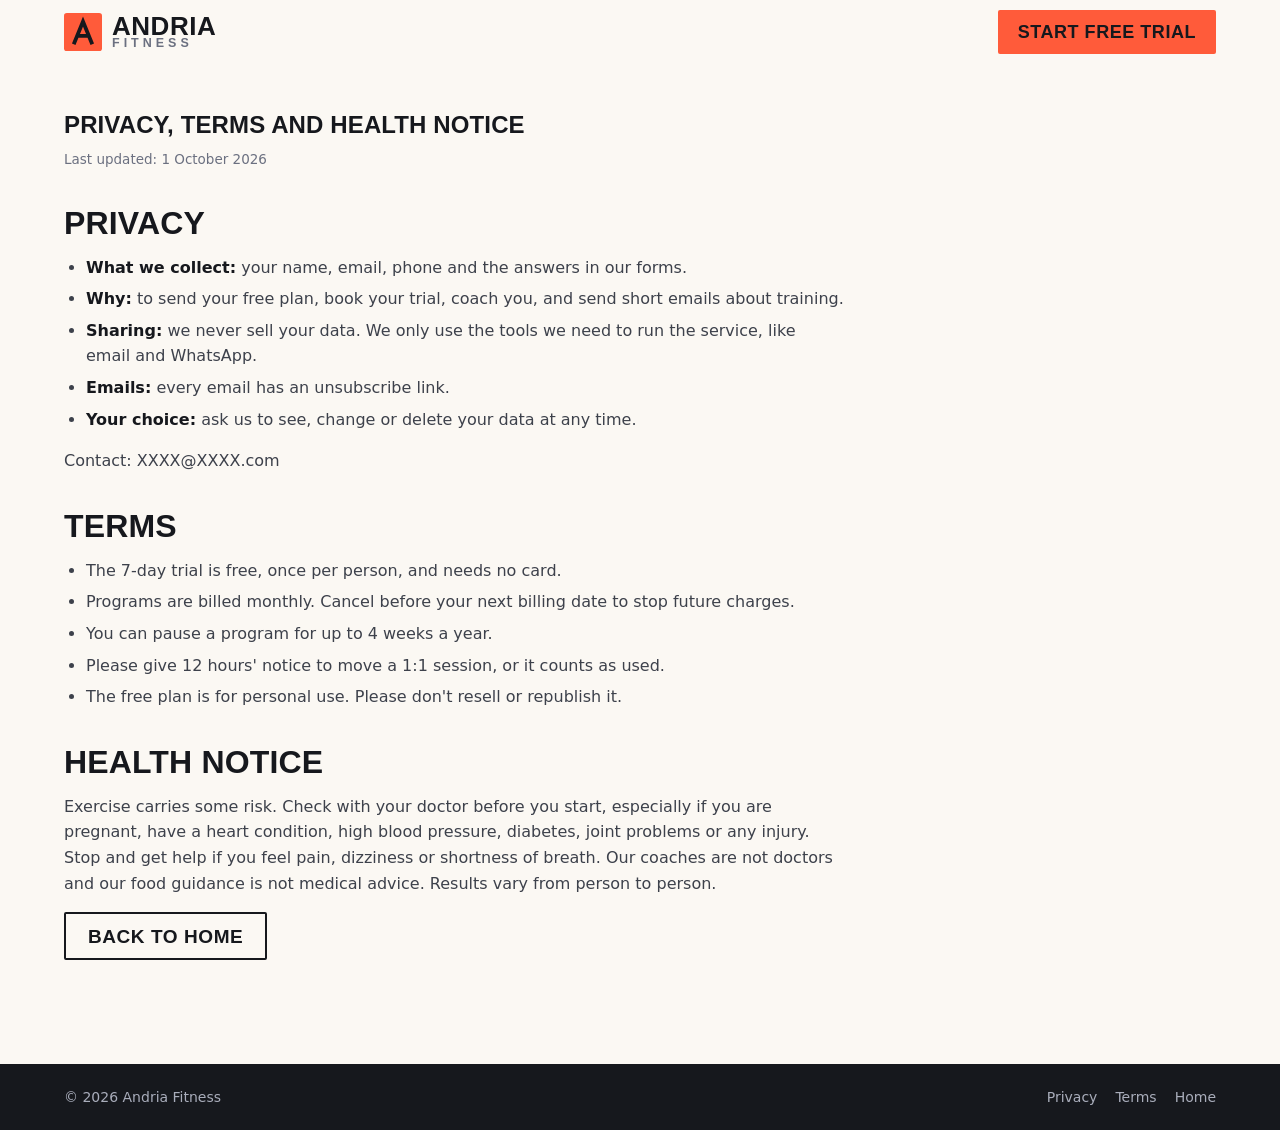
==== legal.html @ 8cc250fa "Add fitness funnel: landing page, free plan, trial sign-up, thank-you, programs and follow-up emails" ====
<!doctype html>
<html lang="en">
<head>
<meta charset="utf-8">
<meta name="viewport" content="width=device-width, initial-scale=1">
<title>Privacy, Terms and Health Notice | Andria Fitness</title>
<meta name="description" content="Privacy policy, terms and health notice for Andria Fitness.">
<meta name="theme-color" content="#16181d">
<link rel="icon" href="assets/img/favicon.svg" type="image/svg+xml">
<link rel="stylesheet" href="assets/site.css">
</head>
<body data-page="legal">
<svg width="0" height="0" style="position:absolute" aria-hidden="true" focusable="false">
  <symbol id="i-check" viewBox="0 0 24 24"><path d="m5 12.5 4.5 4.5L19 7.5"/></symbol>
  <symbol id="i-x" viewBox="0 0 24 24"><path d="M6.5 6.5l11 11M17.5 6.5l-11 11"/></symbol>
  <symbol id="i-arrow" viewBox="0 0 24 24"><path d="M5 12h14M13 6l6 6-6 6"/></symbol>
  <symbol id="i-menu" viewBox="0 0 24 24"><path d="M4 7h16M4 12h16M4 17h16"/></symbol>
  <symbol id="i-download" viewBox="0 0 24 24"><path d="M12 4v11M7 10l5 5 5-5M5 20h14"/></symbol>
  <symbol id="i-lock" viewBox="0 0 24 24"><rect x="5" y="11" width="14" height="10" rx="1"/><path d="M8 11V8a4 4 0 0 1 8 0v3"/></symbol>
  <symbol id="i-mail" viewBox="0 0 24 24"><rect x="3" y="5" width="18" height="14" rx="1"/><path d="m3.5 6.5 8.5 6.5 8.5-6.5"/></symbol>
  <symbol id="i-phone" viewBox="0 0 24 24"><path d="M5 4h4l2 5-2.5 1.5a11 11 0 0 0 5 5L15 13l5 2v4a2 2 0 0 1-2 2A16 16 0 0 1 3 6a2 2 0 0 1 2-2"/></symbol>
  <symbol id="i-pin" viewBox="0 0 24 24"><path d="M12 21s-7-6.2-7-11.5a7 7 0 0 1 14 0C19 14.8 12 21 12 21z"/><circle cx="12" cy="9.5" r="2.5"/></symbol>
  <symbol id="i-star" viewBox="0 0 24 24"><path d="m12 2.8 2.8 5.9 6.4.8-4.7 4.4 1.2 6.4L12 17.2l-5.7 3.1 1.2-6.4-4.7-4.4 6.4-.8z"/></symbol>
</svg>
<header class="site-header slim-header">
  <div class="wrap nav">
    <a class="brand" href="index.html" aria-label="Andria Fitness, home">
      <svg class="brand-mark" viewBox="0 0 40 40" aria-hidden="true"><rect width="40" height="40" rx="3" fill="#ff5b3a"/><path d="M11 31 20 9l9 22M14.5 24h11" fill="none" stroke="#16181d" stroke-width="4" stroke-linecap="square"/></svg>
      <span class="brand-name">Andria<small>Fitness</small></span>
    </a>
    <a class="btn btn-coral nav-cta" href="trial.html">Start free trial</a>
  </div>
</header>

<main class="wrap">
  <article class="legal">
    <h1>Privacy, terms and health notice</h1>
    <p class="fine">Last updated: 1 October 2026</p>

    <h2 id="privacy">Privacy</h2>
    <ul>
      <li><strong>What we collect:</strong> your name, email, phone and the answers in our forms.</li>
      <li><strong>Why:</strong> to send your free plan, book your trial, coach you, and send short emails about training.</li>
      <li><strong>Sharing:</strong> we never sell your data. We only use the tools we need to run the service, like email and WhatsApp.</li>
      <li><strong>Emails:</strong> every email has an unsubscribe link.</li>
      <li><strong>Your choice:</strong> ask us to see, change or delete your data at any time.</li>
    </ul>
    <p>Contact: XXXX@XXXX.com</p>

    <h2 id="terms">Terms</h2>
    <ul>
      <li>The 7-day trial is free, once per person, and needs no card.</li>
      <li>Programs are billed monthly. Cancel before your next billing date to stop future charges.</li>
      <li>You can pause a program for up to 4 weeks a year.</li>
      <li>Please give 12 hours' notice to move a 1:1 session, or it counts as used.</li>
      <li>The free plan is for personal use. Please don't resell or republish it.</li>
    </ul>

    <h2 id="health">Health notice</h2>
    <p>Exercise carries some risk. Check with your doctor before you start, especially if you are pregnant, have a heart condition, high blood pressure, diabetes, joint problems or any injury. Stop and get help if you feel pain, dizziness or shortness of breath. Our coaches are not doctors and our food guidance is not medical advice. Results vary from person to person.</p>

    <p><a class="btn btn-line" href="index.html">Back to home</a></p>
  </article>
</main>

<footer class="funnel-footer">
  <div class="wrap">
    <span>© <span data-year>2026</span> Andria Fitness</span>
    <nav aria-label="Legal"><a href="#privacy">Privacy</a><a href="#terms">Terms</a><a href="index.html">Home</a></nav>
  </div>
</footer>

<script src="assets/site.js" defer></script>
</body>
</html>
---- assets/site.css ----
/* Andria Fitness */

@font-face { font-family: "Barlow Condensed"; font-weight: 600; font-display: swap; src: url("fonts/barlow-condensed-latin-600-normal.woff2") format("woff2"); }
@font-face { font-family: "Barlow Condensed"; font-weight: 700; font-display: swap; src: url("fonts/barlow-condensed-latin-700-normal.woff2") format("woff2"); }
@font-face { font-family: "Barlow Condensed"; font-weight: 800; font-display: swap; src: url("fonts/barlow-condensed-latin-800-normal.woff2") format("woff2"); }
@font-face { font-family: "Inter"; font-weight: 400; font-display: swap; src: url("fonts/inter-latin-400-normal.woff2") format("woff2"); }
@font-face { font-family: "Inter"; font-weight: 500; font-display: swap; src: url("fonts/inter-latin-500-normal.woff2") format("woff2"); }
@font-face { font-family: "Inter"; font-weight: 600; font-display: swap; src: url("fonts/inter-latin-600-normal.woff2") format("woff2"); }
@font-face { font-family: "Inter"; font-weight: 700; font-display: swap; src: url("fonts/inter-latin-700-normal.woff2") format("woff2"); }

:root {
  --ink: #16181d;
  --ink-2: #23262e;
  --ink-3: #343843;
  --text: #3d414b;
  --muted: #6b7080;
  --coral: #ff5b3a;
  --coral-600: #f04524;
  --coral-100: #ffe7df;
  --cream: #fbf8f3;
  --sand: #f3ede3;
  --line: #e3dccf;
  --sage: #2c7a57;
  --sage-100: #e2f1e9;
  --red: #c93c3c;
  --red-100: #fdecec;
  --white: #fff;
  --display: "Barlow Condensed", "Arial Narrow", Arial, sans-serif;
  --body: "Inter", system-ui, -apple-system, "Segoe UI", Roboto, Arial, sans-serif;
  --header-h: 68px;
}

*, *::before, *::after { box-sizing: border-box; }
html { -webkit-text-size-adjust: 100%; scroll-behavior: smooth; scroll-padding-top: calc(var(--header-h) + 12px); }
body { margin: 0; font-family: var(--body); font-size: 16px; line-height: 1.6; color: var(--text); background: var(--cream); -webkit-font-smoothing: antialiased; }
img, svg { display: block; max-width: 100%; }
h1, h2, h3 { margin: 0 0 .5em; color: var(--ink); font-family: var(--display); font-weight: 800; line-height: 1; letter-spacing: .005em; text-transform: uppercase; }
h3 { font-weight: 700; }
p { margin: 0 0 1em; }
a { color: var(--ink); text-decoration: none; }
button, input, select, textarea { font: inherit; color: inherit; }
button { cursor: pointer; }
ul, ol { margin: 0; padding: 0; list-style: none; }
strong { color: var(--ink); font-weight: 600; }
:focus-visible { outline: 3px solid var(--coral); outline-offset: 2px; }
[hidden] { display: none !important; }

.wrap { width: 100%; max-width: 1200px; margin: 0 auto; padding: 0 24px; }
.skip-link { position: absolute; left: 12px; top: -60px; z-index: 100; padding: 10px 16px; background: var(--ink); color: #fff; }
.skip-link:focus { top: 12px; }
.sr-only { position: absolute; width: 1px; height: 1px; padding: 0; margin: -1px; overflow: hidden; clip: rect(0 0 0 0); white-space: nowrap; border: 0; }
.hp { position: absolute; left: -9999px; width: 1px; height: 1px; overflow: hidden; }
.ic { width: 20px; height: 20px; flex: none; fill: none; stroke: currentColor; stroke-width: 2; stroke-linecap: round; stroke-linejoin: round; }

/* buttons */
.btn { display: inline-flex; align-items: center; justify-content: center; gap: 10px; min-height: 48px; padding: 12px 22px; border: 2px solid transparent; border-radius: 2px; font-family: var(--display); font-size: 19px; font-weight: 700; letter-spacing: .03em; line-height: 1; text-transform: uppercase; transition: background-color .2s, color .2s, border-color .2s; }
.btn .ic { width: 18px; height: 18px; }
.btn-lg { min-height: 56px; padding: 14px 28px; font-size: 21px; }
.btn-block { display: flex; width: 100%; }
.btn-coral { background: var(--coral); color: var(--ink); }
.btn-coral:hover { background: var(--coral-600); }
.btn-line { border-color: var(--ink); color: var(--ink); background: transparent; }
.btn-line:hover { background: var(--ink); color: #fff; }
.btn-line-dark { border-color: var(--ink); color: var(--ink); }
.btn-line-dark:hover { background: var(--ink); color: #fff; }
.btn-line-light { border-color: rgba(255, 255, 255, .5); color: #fff; }
.btn-line-light:hover { border-color: #fff; background: rgba(255, 255, 255, .08); }

.kicker { display: inline-flex; align-items: center; gap: 10px; margin-bottom: 14px; font-size: 13px; font-weight: 700; letter-spacing: .12em; text-transform: uppercase; color: var(--coral-600); }
.kicker::before { content: ""; width: 22px; height: 3px; background: var(--coral); }
.fine { margin: 12px 0 0; font-size: 13.5px; color: var(--muted); }

/* top bar + header */
.topbar { background: var(--ink); color: #d7d9e0; font-size: 14px; }
.topbar-in { display: flex; align-items: center; justify-content: center; gap: 18px; min-height: 40px; }
.topbar p { margin: 0; }
.topbar strong { color: #fff; }
.topbar a { display: inline-flex; align-items: center; gap: 6px; color: var(--coral); font-weight: 600; }
.topbar a .ic { width: 16px; height: 16px; }
.site-header { position: sticky; top: 0; z-index: 50; background: rgba(251, 248, 243, .95); backdrop-filter: blur(8px); -webkit-backdrop-filter: blur(8px); border-bottom: 1px solid transparent; transition: border-color .2s; }
.site-header.scrolled { border-bottom-color: var(--line); }
.nav { display: flex; align-items: center; justify-content: space-between; gap: 24px; height: var(--header-h); }
.brand { display: inline-flex; align-items: center; gap: 10px; }
.brand-mark { width: 38px; height: 38px; }
.brand-name { display: flex; flex-direction: column; font-family: var(--display); font-size: 26px; font-weight: 800; line-height: .9; letter-spacing: .02em; text-transform: uppercase; color: var(--ink); }
.brand-name small { font-size: 12.5px; font-weight: 700; letter-spacing: .32em; color: var(--muted); }
.brand.on-dark .brand-name { color: #fff; }
.brand.on-dark .brand-name small { color: #9ea3b2; }
.nav-main { display: flex; align-items: center; gap: 30px; }
.nav-main ul { display: flex; gap: 26px; }
.nav-main ul a { padding: 6px 0; font-size: 15px; font-weight: 500; border-bottom: 2px solid transparent; }
.nav-main ul a:hover { border-bottom-color: var(--coral); }
.nav-cta { min-height: 44px; padding: 10px 18px; font-size: 18px; }
.nav-toggle { display: none; width: 44px; height: 44px; border: 1px solid var(--line); border-radius: 2px; background: #fff; color: var(--ink); place-items: center; }
.mobile-nav { display: grid; gap: 2px; padding: 8px 24px 20px; border-top: 1px solid var(--line); background: var(--cream); }
.mobile-nav a:not(.btn) { padding: 12px 0; font-weight: 500; border-bottom: 1px solid var(--line); }
.mobile-nav .btn { margin-top: 12px; }

/* hero */
.hero { padding: 56px 0 72px; }
.hero-grid { display: grid; grid-template-columns: 1fr 1fr; gap: 56px; align-items: center; }
.hero h1 { font-size: clamp(48px, 6vw, 84px); line-height: .92; margin-bottom: 22px; }
.hero h1 span { color: var(--coral); }
.lead { max-width: 520px; font-size: 18.5px; line-height: 1.6; }
.hero-ctas { display: flex; flex-wrap: wrap; gap: 12px; margin: 30px 0 22px; }
.assure { display: flex; flex-wrap: wrap; gap: 8px 22px; font-size: 14.5px; color: var(--muted); }
.assure li { display: inline-flex; align-items: center; gap: 8px; }
.assure .ic { width: 18px; height: 18px; color: var(--sage); stroke-width: 2.6; }
.hero-photo { position: relative; margin: 0; }
.hero-photo::before { content: ""; position: absolute; inset: 22px -22px -22px 22px; background: var(--coral); }
.hero-photo img { position: relative; width: 100%; height: auto; aspect-ratio: 4 / 5; object-fit: cover; background: var(--sand); }

/* facts */
.facts { background: var(--ink); color: #c9ccd6; }
.facts-grid { display: grid; grid-template-columns: repeat(4, 1fr); }
.fact { padding: 26px 20px; border-left: 1px solid rgba(255, 255, 255, .1); }
.fact:first-child { border-left: 0; padding-left: 0; }
.fact strong { display: block; font-family: var(--display); font-size: 40px; font-weight: 800; line-height: 1; color: var(--coral); text-transform: uppercase; }
.fact span { font-size: 14.5px; }

/* sections */
.section { padding: 96px 0; }
.section-sand { background: var(--sand); }
.section-ink { background: var(--ink); color: #c9ccd6; }
.section-ink h2, .section-ink h3 { color: #fff; }
.head { max-width: 680px; margin-bottom: 44px; }
.head h2 { font-size: clamp(38px, 4.4vw, 58px); }
.head p { font-size: 17px; color: var(--muted); }
.section-ink .head p { color: #a9adbb; }
.ticks { display: grid; gap: 10px; }
.ticks li { display: flex; gap: 10px; align-items: flex-start; }
.ticks .ic { width: 20px; height: 20px; margin-top: 2px; color: var(--sage); stroke-width: 2.6; }

/* start options */
.start-grid { display: grid; grid-template-columns: 1fr 1fr; gap: 24px; }
.start-card { display: flex; flex-direction: column; padding: 36px 32px 32px; background: #fff; border: 1px solid var(--line); }
.start-card h3 { font-size: 40px; margin-bottom: 8px; }
.start-card > p { font-size: 16.5px; color: var(--muted); }
.start-card .ticks { flex: 1; margin: 6px 0 28px; }
.start-tag { align-self: flex-start; margin-bottom: 16px; padding: 4px 10px; background: var(--sand); color: var(--ink); font-size: 12.5px; font-weight: 700; letter-spacing: .08em; text-transform: uppercase; }
.start-card.dark { background: var(--ink); border-color: var(--ink); color: #c9ccd6; }
.start-card.dark h3 { color: #fff; }
.start-card.dark > p { color: #a9adbb; }
.start-card.dark .start-tag { background: var(--coral); }
.start-card.dark .ticks .ic { color: var(--coral); }

/* free plan */
.plan-grid { display: grid; grid-template-columns: .8fr 1.2fr; gap: 72px; align-items: center; }
.plan-cover { position: relative; max-width: 420px; justify-self: center; }
.plan-cover::before { content: ""; position: absolute; inset: 18px -18px -18px 18px; background: var(--ink); }
.plan-cover img { position: relative; width: 100%; height: auto; }
.plan-copy h2 { font-size: clamp(38px, 4.4vw, 58px); }
.plan-copy > p { font-size: 17px; max-width: 560px; }
.weeks { display: grid; grid-template-columns: repeat(4, 1fr); margin: 24px 0 30px; border-top: 3px solid var(--ink); }
.weeks li { padding: 12px 12px 0 0; }
.weeks b { display: block; font-family: var(--display); font-size: 22px; font-weight: 800; text-transform: uppercase; color: var(--ink); }
.weeks span { font-size: 14.5px; color: var(--muted); }
.optin { padding: 26px; background: #fff; border: 1px solid var(--line); }
.optin-row { display: grid; grid-template-columns: 1fr 1fr; gap: 0 16px; }

/* form fields */
.field { margin-bottom: 18px; }
.field label, .field legend, .label { display: block; margin-bottom: 7px; font-size: 14px; font-weight: 600; color: var(--ink); }
.opt { font-weight: 400; color: var(--muted); }
.input, .select, .textarea { display: block; width: 100%; min-height: 50px; padding: 12px 14px; border: 1.5px solid #d6cfc2; border-radius: 2px; background: #fff; font-size: 16px; color: var(--ink); transition: border-color .2s, box-shadow .2s; }
.textarea { min-height: 96px; resize: vertical; }
.select { appearance: none; -webkit-appearance: none; padding-right: 40px; background: #fff url("data:image/svg+xml,%3Csvg xmlns='http://www.w3.org/2000/svg' viewBox='0 0 20 20'%3E%3Cpath d='M6 8l4 4 4-4' fill='none' stroke='%2316181d' stroke-width='2' stroke-linecap='round' stroke-linejoin='round'/%3E%3C/svg%3E") right 12px center/18px no-repeat; }
.input:focus, .select:focus, .textarea:focus { outline: none; border-color: var(--ink); box-shadow: 0 0 0 3px var(--coral-100); }
.err { display: none; margin: 6px 0 0; font-size: 13px; font-weight: 500; color: var(--red); }
.field.has-error .input, .field.has-error .select, .field.has-error .textarea { border-color: var(--red); }
.field.has-error .err { display: block; }
.phone-row { display: grid; grid-template-columns: 120px 1fr; gap: 10px; }
.pills { display: flex; flex-wrap: wrap; gap: 8px; }
.pills label { position: relative; cursor: pointer; margin: 0; }
.pills input { position: absolute; opacity: 0; width: 1px; height: 1px; }
.pills span { display: inline-flex; align-items: center; min-height: 44px; padding: 8px 16px; border: 1.5px solid #d6cfc2; border-radius: 2px; background: #fff; font-size: 15px; font-weight: 500; color: var(--ink); transition: all .2s; }
.pills label:hover span { border-color: var(--ink); }
.pills input:checked + span { background: var(--ink); border-color: var(--ink); color: #fff; }
.pills input:focus-visible + span { outline: 3px solid var(--coral); outline-offset: 2px; }
.field.has-error .pills span { border-color: #e2a3a3; }
.check { display: flex; gap: 12px; align-items: flex-start; font-size: 15px; font-weight: 400 !important; cursor: pointer; }
.check input { flex: none; width: 20px; height: 20px; margin: 2px 0 0; accent-color: var(--ink); }

/* trial */
.trial-grid { display: grid; grid-template-columns: 1fr 1fr; gap: 72px; align-items: center; }
.trial-photo { position: relative; margin: 0; }
.trial-photo::before { content: ""; position: absolute; inset: -18px 18px 18px -18px; background: var(--sand); }
.trial-photo img { position: relative; width: 100%; height: auto; aspect-ratio: 4 / 5; object-fit: cover; background: var(--sand); }
.trial-grid h2 { font-size: clamp(38px, 4.4vw, 58px); }
.days { margin: 8px 0 32px; border-top: 1px solid var(--line); }
.days li { display: grid; grid-template-columns: 110px 1fr; gap: 16px; padding: 20px 0; border-bottom: 1px solid var(--line); }
.day { font-family: var(--display); font-size: 24px; font-weight: 800; line-height: 1.1; text-transform: uppercase; color: var(--coral-600); }
.days h3 { margin: 0 0 4px; font-size: 26px; }
.days p { margin: 0; color: var(--text); }

/* programs */
.plans { display: grid; grid-template-columns: repeat(3, 1fr); gap: 20px; align-items: stretch; }
.plan { position: relative; display: flex; flex-direction: column; padding: 32px 26px 26px; background: var(--ink-2); border: 1px solid var(--ink-3); }
.plan h3 { font-size: 32px; margin-bottom: 6px; }
.plan-sub { color: #a9adbb; font-size: 15px; margin-bottom: 18px; }
.price { margin: 0 0 22px; padding-bottom: 20px; border-bottom: 1px solid var(--ink-3); color: #a9adbb; }
.price b { font-family: var(--display); font-size: 46px; font-weight: 800; line-height: 1; color: #fff; }
.plan .ticks { flex: 1; margin-bottom: 26px; color: #d7d9e0; font-size: 15px; }
.plan .ticks .ic { color: var(--coral); }
.plan.featured { background: #fff; border-color: #fff; color: var(--text); }
.plan.featured h3, .plan.featured .price b { color: var(--ink); }
.plan.featured .plan-sub, .plan.featured .price { color: var(--muted); }
.plan.featured .price { border-color: var(--line); }
.plan.featured .ticks { color: var(--text); }
.plan.featured .ticks .ic { color: var(--sage); }
.plan-badge { position: absolute; top: -13px; left: 26px; padding: 4px 10px; background: var(--coral); color: var(--ink); font-size: 12px; font-weight: 700; letter-spacing: .08em; text-transform: uppercase; }
.plans-more { margin: 28px 0 0; }
.plans-more a { display: inline-flex; align-items: center; gap: 8px; color: #fff; font-weight: 600; border-bottom: 2px solid var(--coral); padding-bottom: 2px; }
.plans-more .ic { width: 18px; height: 18px; }

/* studio */
.studio { display: grid; grid-template-columns: repeat(3, 1fr); gap: 20px; }
.shot { position: relative; margin: 0; }
.shot img { width: 100%; height: auto; aspect-ratio: 4 / 5; object-fit: cover; background: var(--sand); }
.shot figcaption { padding: 14px 0 0; font-size: 15px; color: var(--muted); }
.shot figcaption strong { display: block; font-family: var(--display); font-size: 24px; font-weight: 800; text-transform: uppercase; color: var(--ink); }

/* reviews */
.rv-grid { display: grid; grid-template-columns: repeat(4, 1fr); gap: 20px; }
.rv { padding: 22px; background: #fff; border: 1px solid #dadce0; border-radius: 8px; }
.rv-top { display: flex; align-items: center; gap: 12px; margin-bottom: 12px; }
.rv-top strong { display: block; font-size: 15px; line-height: 1.3; }
.rv-top small { display: block; font-size: 13px; color: #70757a; }
.r-avatar { display: grid; place-items: center; flex: none; width: 40px; height: 40px; border-radius: 50%; color: #fff; font-size: 17px; font-weight: 500; }
.r1 { background: #c2185b; } .r2 { background: #1a73e8; } .r3 { background: #0b8043; } .r4 { background: #7b5ea7; }
.rv-meta { display: flex; flex-wrap: wrap; align-items: center; justify-content: space-between; gap: 4px 8px; margin-bottom: 10px; }
.stars { display: inline-flex; gap: 2px; }
.stars svg { width: 16px; height: 16px; fill: #fbbc04; }
.rv-tag { font-size: 12px; color: #70757a; white-space: nowrap; }
.rv p { margin: 0; font-size: 15px; line-height: 1.6; color: #3c4043; }

/* faq */
.faq-wrap { display: grid; grid-template-columns: .8fr 1.2fr; gap: 64px; align-items: start; }
.faq-wrap .head { position: sticky; top: calc(var(--header-h) + 24px); margin: 0; }
.faq-list { border-top: 2px solid var(--ink); }
.faq-list details { border-bottom: 1px solid var(--line); }
.faq-list summary { position: relative; display: block; padding: 20px 48px 20px 0; font-size: 17px; font-weight: 600; color: var(--ink); cursor: pointer; list-style: none; }
.faq-list summary::-webkit-details-marker { display: none; }
.faq-list summary::before, .faq-list summary::after { content: ""; position: absolute; right: 6px; top: 50%; width: 16px; height: 2px; background: var(--ink); transition: transform .2s; }
.faq-list summary::after { transform: rotate(90deg); }
.faq-list details[open] summary::after { transform: rotate(0); }
.faq-list details p { margin: 0; padding: 0 40px 22px 0; }

/* final cta */
.cta-band { padding: 80px 0; background: var(--coral); }
.cta-in { display: flex; align-items: center; justify-content: space-between; gap: 32px; }
.cta-in h2 { font-size: clamp(40px, 5vw, 64px); margin-bottom: 8px; }
.cta-in p { margin: 0; font-size: 18px; color: var(--ink); }
.cta-btns { display: flex; flex-wrap: wrap; gap: 12px; }
.cta-band .btn-coral { background: var(--ink); color: #fff; }
.cta-band .btn-coral:hover { background: var(--ink-2); }

/* footer */
.site-footer { padding: 64px 0 28px; background: var(--ink); color: #a9adbb; font-size: 15px; }
.footer-grid { display: grid; grid-template-columns: 1.5fr 1fr 1fr 1.2fr; gap: 40px; padding-bottom: 40px; border-bottom: 1px solid var(--ink-3); }
.f-brand p { max-width: 300px; margin-top: 16px; }
.site-footer h3 { margin-bottom: 14px; font-family: var(--body); font-size: 13px; font-weight: 700; letter-spacing: .12em; color: #fff; }
.site-footer ul { display: grid; gap: 10px; }
.site-footer a { color: #a9adbb; }
.site-footer a:hover { color: var(--coral); }
.contact-list li { display: flex; gap: 10px; align-items: center; }
.contact-list .ic { width: 18px; height: 18px; color: var(--coral); }
.footer-bottom { display: flex; flex-wrap: wrap; justify-content: space-between; gap: 12px; padding-top: 22px; font-size: 14px; }
.footer-bottom p { margin: 0; }
.f-links { display: flex; gap: 20px; }
.disclaimer { margin-top: 12px; font-size: 13px; color: #7d8292; }
.mobile-cta { display: none; }
.swipe-meta, .ph-only { display: none; }

/* ============ Inner pages ============ */
.page-head { padding: 56px 0 40px; border-bottom: 1px solid var(--line); }
.page-head h1 { font-size: clamp(44px, 5.5vw, 72px); line-height: .95; margin-bottom: 14px; }
.page-head p { max-width: 620px; font-size: 18px; margin: 0; }
.slim-header .nav { height: 64px; }
.secure { display: inline-flex; align-items: center; gap: 8px; margin: 0; font-size: 14px; color: var(--muted); }
.secure .ic { width: 18px; height: 18px; color: var(--sage); }

.form-layout { display: grid; grid-template-columns: minmax(0, 1fr) 360px; gap: 40px; align-items: start; padding: 48px 0 88px; }
.form-card { padding: 36px; background: #fff; border: 1px solid var(--line); }
.form-card fieldset { margin: 0 0 8px; padding: 0 0 18px; border: 0; border-bottom: 1px solid var(--line); min-width: 0; }
.form-card fieldset:last-of-type { border-bottom: 0; }
.form-card fieldset > legend { padding: 0; margin-bottom: 18px; font-family: var(--display); font-size: 26px; font-weight: 800; color: var(--ink); text-transform: uppercase; }
.form-card fieldset.field { border: 0; padding: 0; margin: 0 0 18px; }
.form-card fieldset.field > legend { margin-bottom: 8px; font-family: var(--body); font-size: 14px; font-weight: 600; text-transform: none; }
.grid-2 { display: grid; grid-template-columns: 1fr 1fr; gap: 0 16px; }
.hint { margin: 6px 0 0; font-size: 13px; color: var(--muted); }
.form-foot { margin-top: 20px; }
.side { display: grid; gap: 16px; position: sticky; top: 88px; }
.side-card { padding: 26px; background: var(--ink); color: #c9ccd6; }
.side-card h2 { font-size: 30px; color: #fff; }
.side-card .ticks { font-size: 15px; }
.side-card .ticks .ic { color: var(--coral); }
.side-note { padding: 18px 20px; background: var(--sand); font-size: 14.5px; }
.side-note strong { display: block; margin-bottom: 2px; }

.overlay { position: fixed; inset: 0; z-index: 200; display: grid; place-items: center; background: rgba(251, 248, 243, .94); }
.overlay-box { text-align: center; }
.overlay-box p { margin: 16px 0 0; font-weight: 600; color: var(--ink); }
.spinner { width: 44px; height: 44px; margin: 0 auto; border: 4px solid var(--line); border-top-color: var(--coral); border-radius: 50%; animation: spin .8s linear infinite; }
@keyframes spin { to { transform: rotate(360deg); } }

/* thank-you */
.ty { padding: 56px 0 88px; }
.ty-hero { display: grid; grid-template-columns: 1.2fr .8fr; gap: 48px; align-items: center; padding-bottom: 48px; border-bottom: 1px solid var(--line); }
.ty-hero h1 { font-size: clamp(44px, 5.5vw, 72px); line-height: .95; margin-bottom: 14px; }
.ty-hero h1 span { color: var(--coral); }
.ty-hero p { font-size: 18px; }
.ty-actions { display: flex; flex-wrap: wrap; gap: 12px; margin-top: 26px; }
.ty-visual { max-width: 300px; justify-self: center; position: relative; }
.ty-visual::before { content: ""; position: absolute; inset: 14px -14px -14px 14px; background: var(--coral); }
.ty-visual img { position: relative; width: 100%; height: auto; }
.ty-cols { display: grid; grid-template-columns: 1fr 1fr; gap: 24px; margin-top: 48px; }
.ty-box { padding: 30px; background: #fff; border: 1px solid var(--line); }
.ty-box h2 { font-size: 32px; }
.timeline { border-left: 2px solid var(--line); margin: 6px 0 0 6px; }
.timeline li { position: relative; padding: 0 0 18px 22px; }
.timeline li::before { content: ""; position: absolute; left: -7px; top: 6px; width: 12px; height: 12px; background: var(--coral); }
.timeline li:last-child { padding-bottom: 0; }
.timeline b { display: block; font-family: var(--display); font-size: 20px; font-weight: 800; text-transform: uppercase; color: var(--ink); }
.timeline span { font-size: 15px; }
.offer { padding: 30px; background: var(--ink); color: #c9ccd6; }
.offer h2 { color: #fff; font-size: 34px; }
.offer .ticks { margin: 4px 0 24px; font-size: 15px; }
.offer .ticks .ic { color: var(--coral); }
.ty-details { display: grid; grid-template-columns: repeat(3, 1fr); margin: 22px 0 0; border: 1px solid var(--line); background: #fff; }
.ty-details div { padding: 14px 18px; border-left: 1px solid var(--line); }
.ty-details div:first-child { border-left: 0; }
.ty-details dt { font-size: 12.5px; text-transform: uppercase; letter-spacing: .08em; color: var(--muted); }
.ty-details dd { margin: 0; font-weight: 600; color: var(--ink); }

/* program page */
.compare-wrap { overflow-x: auto; margin-top: 56px; }
.compare { width: 100%; min-width: 680px; border-collapse: collapse; background: #fff; border: 1px solid var(--line); font-size: 15px; }
.compare th, .compare td { padding: 14px 18px; text-align: left; border-bottom: 1px solid var(--line); }
.compare thead th { font-family: var(--display); font-size: 22px; font-weight: 800; text-transform: uppercase; color: var(--ink); background: var(--sand); }
.compare tbody th { font-weight: 500; color: var(--text); }
.compare td { color: var(--ink); }
.compare .yes { color: var(--sage); font-weight: 600; }
.compare .no { color: #a0a4b0; }
.billing { display: grid; grid-template-columns: repeat(3, 1fr); gap: 20px; }
.billing div { padding: 24px; background: #fff; border: 1px solid var(--line); }
.billing h3 { font-size: 26px; margin-bottom: 6px; }
.billing p { margin: 0; font-size: 15px; }

/* legal */
.legal { max-width: 780px; padding: 48px 0 88px; }
.legal h2 { margin-top: 36px; font-size: 32px; }
.legal ul { list-style: disc; padding-left: 22px; margin-bottom: 1em; }
.legal li { margin-bottom: 6px; }

.funnel-footer { padding: 22px 0; background: var(--ink); color: #a9adbb; font-size: 14px; }
.funnel-footer .wrap { display: flex; flex-wrap: wrap; justify-content: space-between; gap: 10px; }
.funnel-footer nav { display: flex; gap: 18px; }
.funnel-footer a { color: #a9adbb; }
.funnel-footer a:hover { color: var(--coral); }

/* ============ Responsive ============ */
@media (max-width: 1080px) {
  .nav-main ul { gap: 18px; }
  .rv-grid { grid-template-columns: 1fr 1fr; }
  .form-layout { grid-template-columns: minmax(0, 1fr) 300px; }
}

@media (max-width: 920px) {
  :root { --header-h: 62px; }
  .nav-main { display: none; }
  .nav-toggle { display: grid; }
  .hero-grid, .plan-grid, .trial-grid, .faq-wrap, .ty-hero, .ty-cols { grid-template-columns: 1fr; gap: 40px; }
  .facts-grid { grid-template-columns: repeat(2, 1fr); }
  .fact:nth-child(3) { border-left: 0; padding-left: 0; }
  .fact:nth-child(n+3) { border-top: 1px solid rgba(255, 255, 255, .1); }
  .plans { grid-template-columns: 1fr; max-width: 520px; }
  .faq-wrap .head { position: static; }
  .footer-grid { grid-template-columns: 1fr 1fr; }
  .form-layout { grid-template-columns: 1fr; }
  .side { position: static; }
  .billing { grid-template-columns: 1fr; }
}

@media (max-width: 640px) {
  :root { --header-h: 58px; }
  body { font-size: 15.5px; }
  .wrap { padding: 0 16px; }
  .topbar { font-size: 13px; }
  .topbar-in { justify-content: center; min-height: 34px; }
  .topbar a, .tb-extra { display: none; }
  .nav { height: 58px; }
  .brand-mark { width: 34px; height: 34px; }
  .brand-name { font-size: 23px; }
  .brand-name small { font-size: 11px; }
  .section { padding: 48px 0; }
  .head { margin-bottom: 24px; }
  .head h2, .plan-copy h2, .trial-grid h2 { font-size: 36px; }
  .head p { font-size: 15.5px; }

  .hero { padding: 26px 0 40px; }
  .hero-grid { gap: 26px; }
  .hero h1 { font-size: 46px; margin-bottom: 14px; }
  .lead { font-size: 16px; }
  .hero-ctas { flex-direction: column; margin: 22px 0 16px; }
  .hero-ctas .btn { width: 100%; }
  .hero-photo { margin-right: 14px; }
  .hero-photo::before { inset: 14px -14px -14px 14px; }
  .hero-photo img { aspect-ratio: 4 / 3; }
  .hero-copy { display: contents; }
  .hero-copy > * { order: 0; }
  .hero-photo { order: 1; }
  .hero-ctas, .assure { order: 2; }

  .fact { padding: 16px 0; }
  .fact:nth-child(even) { padding-left: 16px; }
  .fact strong { font-size: 30px; }
  .fact span { font-size: 14px; }

  .start-grid { grid-template-columns: 1fr; gap: 14px; }
  .start-card { padding: 24px 20px 20px; }
  .start-card h3 { font-size: 32px; }

  .plan-grid { gap: 30px; }
  .plan-cover { max-width: 150px; justify-self: start; }
  .plan-cover::before { inset: 10px -10px -10px 10px; }
  .weeks { grid-template-columns: 1fr 1fr; gap: 0 12px; }
  .weeks li { padding-bottom: 10px; }
  .optin { padding: 18px; }
  .optin-row { grid-template-columns: 1fr; }

  .trial-grid { gap: 28px; }
  .trial-photo img { aspect-ratio: 4 / 3; }
  .trial-photo::before { inset: -10px 10px 10px -10px; }
  .days li { grid-template-columns: 1fr; gap: 4px; padding: 16px 0; }
  .days h3 { font-size: 23px; }
  .trial-grid .btn { width: 100%; }

  /* swipe rows */
  [data-swipe] { display: flex; gap: 12px; max-width: none; margin: 0 -16px; padding: 14px 16px 0; overflow-x: auto; overscroll-behavior-x: contain; scroll-snap-type: x mandatory; scroll-padding-inline: 16px; scrollbar-width: none; }
  [data-swipe]::-webkit-scrollbar { display: none; }
  [data-swipe] > * { flex: 0 0 84%; min-width: 0; scroll-snap-align: start; }
  .swipe-meta { display: flex; align-items: center; gap: 14px; margin-top: 12px; }
  .swipe-count { min-width: 44px; font-size: 14px; font-weight: 500; color: var(--muted); font-variant-numeric: tabular-nums; }
  .swipe-count b { color: var(--ink); font-weight: 700; }
  .section-ink .swipe-count { color: #a9adbb; }
  .section-ink .swipe-count b { color: #fff; }
  .swipe-track { position: relative; flex: 1; height: 2px; overflow: hidden; background: var(--line); }
  .section-ink .swipe-track { background: var(--ink-3); }
  .swipe-track i { position: absolute; left: 0; top: 0; bottom: 0; background: var(--coral); transition: transform .25s; }
  .swipe-btns { display: flex; gap: 8px; }
  .swipe-btn { display: grid; place-items: center; width: 44px; height: 44px; padding: 0; border: 1px solid var(--line); border-radius: 2px; background: #fff; color: var(--ink); }
  .section-ink .swipe-btn { background: var(--ink-2); border-color: var(--ink-3); color: #fff; }
  .swipe-btn .ic { width: 18px; height: 18px; }
  .swipe-btn.prev .ic { transform: rotate(180deg); }
  .swipe-btn:disabled { opacity: .35; cursor: default; }

  .plans { max-width: none; }
  .plan { padding: 26px 18px 20px; }
  .plan.featured { order: -1; }
  .plan h3 { font-size: 28px; }
  .price b { font-size: 40px; }
  .plans-more { margin-top: 20px; }
  .shot img { aspect-ratio: 4 / 3; }
  .shot figcaption strong { font-size: 21px; }
  .rv { padding: 18px; }

  .faq-wrap { gap: 18px; }
  .faq-list summary { padding: 16px 40px 16px 0; font-size: 16px; }
  .faq-list details p { padding: 0 0 18px; }

  .cta-band { padding: 48px 0; }
  .cta-in { flex-direction: column; align-items: stretch; }
  .cta-in h2 { font-size: 40px; }
  .cta-btns .btn { width: 100%; }

  .site-footer { padding: 40px 0 20px; }
  .footer-grid { grid-template-columns: 1fr; gap: 24px; padding-bottom: 24px; }
  .footer-grid > div:nth-child(2) { display: none; }
  .footer-bottom { flex-direction: column; gap: 6px; }
  body[data-page="home"] .site-footer { padding-bottom: 92px; }

  .mobile-cta { position: fixed; left: 0; right: 0; bottom: 0; z-index: 60; display: flex; align-items: center; gap: 12px; padding: 10px 16px calc(10px + env(safe-area-inset-bottom)); background: var(--ink); transform: translateY(110%); transition: transform .3s; }
  .mobile-cta.show { transform: none; }
  .mobile-cta p { flex: 1; margin: 0; line-height: 1.3; }
  .mobile-cta strong { display: block; color: #fff; font-size: 15px; }
  .mobile-cta span { display: block; color: #a9adbb; font-size: 13px; }
  .mobile-cta .btn { min-height: 46px; padding: 10px 18px; font-size: 18px; }

  .page-head { padding: 32px 0 26px; }
  .page-head h1 { font-size: 44px; }
  .page-head p { font-size: 16px; }
  .form-layout { padding: 24px 0 56px; gap: 20px; }
  .form-card { padding: 22px 16px; }
  .grid-2 { grid-template-columns: 1fr; }
  .phone-row { grid-template-columns: 108px 1fr; }
  .ty { padding: 32px 0 56px; }
  .ty-hero { gap: 28px; padding-bottom: 32px; }
  .ty-hero h1 { font-size: 44px; }
  .ty-actions .btn { width: 100%; }
  .ty-visual { max-width: 200px; justify-self: start; }
  .ty-cols { margin-top: 28px; gap: 14px; }
  .ty-box, .offer { padding: 22px 18px; }
  .ty-details { grid-template-columns: 1fr; }
  .ty-details div { border-left: 0; border-top: 1px solid var(--line); }
  .ty-details div:first-child { border-top: 0; }
  .compare-wrap { margin: 40px -16px 0; padding: 0 16px; }
}

@media (prefers-reduced-motion: reduce) {
  html { scroll-behavior: auto; }
  *, *::before, *::after { animation-duration: .01ms !important; transition-duration: .01ms !important; }
}
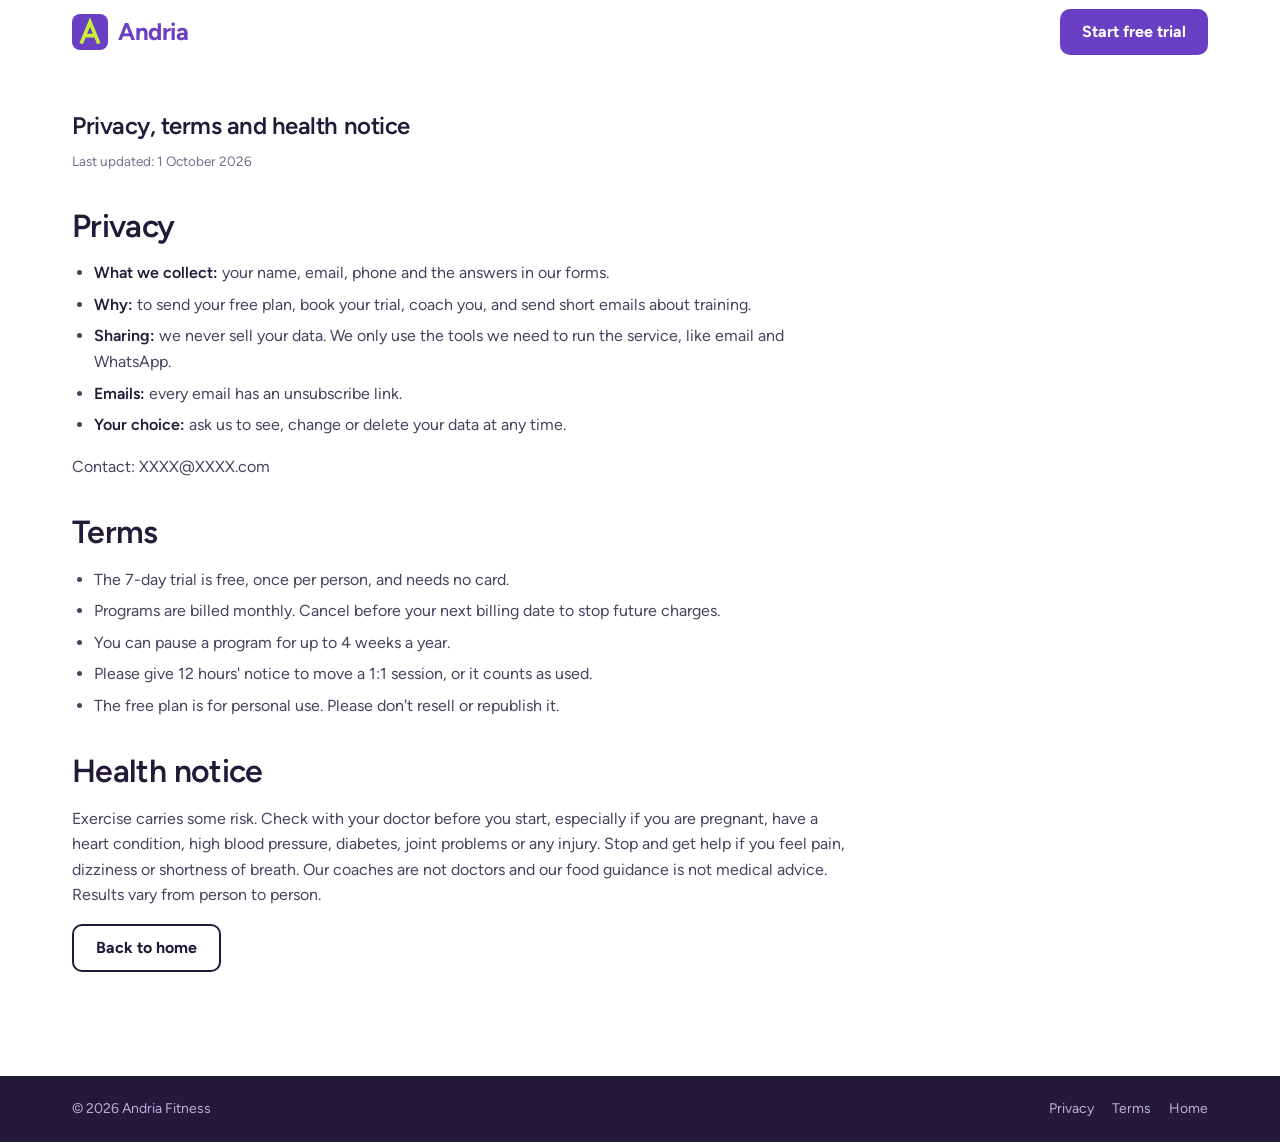
==== commit 23d7c586: "New split-screen design: purple, lilac and lime, Figtree font Form beside a full-height photo at the" ====
--- a/legal.html
+++ b/legal.html
@@ -5,7 +5,7 @@
 <meta name="viewport" content="width=device-width, initial-scale=1">
 <title>Privacy, Terms and Health Notice | Andria Fitness</title>
 <meta name="description" content="Privacy policy, terms and health notice for Andria Fitness.">
-<meta name="theme-color" content="#16181d">
+<meta name="theme-color" content="#6b3fc4">
 <link rel="icon" href="assets/img/favicon.svg" type="image/svg+xml">
 <link rel="stylesheet" href="assets/site.css">
 </head>
@@ -25,7 +25,7 @@
 <header class="site-header slim-header">
   <div class="wrap nav">
     <a class="brand" href="index.html" aria-label="Andria Fitness, home">
-      <svg class="brand-mark" viewBox="0 0 40 40" aria-hidden="true"><rect width="40" height="40" rx="3" fill="#ff5b3a"/><path d="M11 31 20 9l9 22M14.5 24h11" fill="none" stroke="#16181d" stroke-width="4" stroke-linecap="square"/></svg>
+      <svg class="brand-mark" viewBox="0 0 40 40" aria-hidden="true"><rect width="40" height="40" rx="9" fill="#6b3fc4"/><path d="M11 31 20 9l9 22M14.5 24h11" fill="none" stroke="#c8f135" stroke-width="4" stroke-linecap="square"/></svg>
       <span class="brand-name">Andria<small>Fitness</small></span>
     </a>
     <a class="btn btn-coral nav-cta" href="trial.html">Start free trial</a>
--- a/assets/site.css
+++ b/assets/site.css
@@ -1,168 +1,292 @@
 /* Andria Fitness */
 
-@font-face { font-family: "Barlow Condensed"; font-weight: 600; font-display: swap; src: url("fonts/barlow-condensed-latin-600-normal.woff2") format("woff2"); }
-@font-face { font-family: "Barlow Condensed"; font-weight: 700; font-display: swap; src: url("fonts/barlow-condensed-latin-700-normal.woff2") format("woff2"); }
-@font-face { font-family: "Barlow Condensed"; font-weight: 800; font-display: swap; src: url("fonts/barlow-condensed-latin-800-normal.woff2") format("woff2"); }
-@font-face { font-family: "Inter"; font-weight: 400; font-display: swap; src: url("fonts/inter-latin-400-normal.woff2") format("woff2"); }
-@font-face { font-family: "Inter"; font-weight: 500; font-display: swap; src: url("fonts/inter-latin-500-normal.woff2") format("woff2"); }
-@font-face { font-family: "Inter"; font-weight: 600; font-display: swap; src: url("fonts/inter-latin-600-normal.woff2") format("woff2"); }
-@font-face { font-family: "Inter"; font-weight: 700; font-display: swap; src: url("fonts/inter-latin-700-normal.woff2") format("woff2"); }
+@font-face { font-family: "Figtree"; font-weight: 400; font-display: swap; src: url("fonts/figtree-latin-400-normal.woff2") format("woff2"); }
+@font-face { font-family: "Figtree"; font-weight: 500; font-display: swap; src: url("fonts/figtree-latin-500-normal.woff2") format("woff2"); }
+@font-face { font-family: "Figtree"; font-weight: 600; font-display: swap; src: url("fonts/figtree-latin-600-normal.woff2") format("woff2"); }
+@font-face { font-family: "Figtree"; font-weight: 700; font-display: swap; src: url("fonts/figtree-latin-700-normal.woff2") format("woff2"); }
 
 :root {
-  --ink: #16181d;
-  --ink-2: #23262e;
-  --ink-3: #343843;
-  --text: #3d414b;
-  --muted: #6b7080;
-  --coral: #ff5b3a;
-  --coral-600: #f04524;
-  --coral-100: #ffe7df;
-  --cream: #fbf8f3;
-  --sand: #f3ede3;
-  --line: #e3dccf;
-  --sage: #2c7a57;
-  --sage-100: #e2f1e9;
-  --red: #c93c3c;
-  --red-100: #fdecec;
+  --plum: #231a3a;
+  --text: #4a4160;
+  --muted: #776e8c;
+  --purple: #6b3fc4;
+  --purple-600: #5a32a8;
+  --purple-100: #e4d9f7;
+  --lilac: #ece6f5;
+  --lilac-2: #f6f2fb;
+  --lime: #c8f135;
+  --line: #ddd4ec;
   --white: #fff;
-  --display: "Barlow Condensed", "Arial Narrow", Arial, sans-serif;
-  --body: "Inter", system-ui, -apple-system, "Segoe UI", Roboto, Arial, sans-serif;
-  --header-h: 68px;
+  --sage: #2f8a5b;
+  --sage-100: #e2f3e9;
+  --red: #c93c56;
+  --red-100: #fbe9ee;
+  --r: 12px;
+  /* names used by the inner pages */
+  --ink: var(--plum);
+  --coral: var(--purple);
+  --coral-100: var(--purple-100);
+  --sand: var(--lilac);
+  --display: "Figtree", system-ui, -apple-system, "Segoe UI", Roboto, Arial, sans-serif;
+  --body: "Figtree", system-ui, -apple-system, "Segoe UI", Roboto, Arial, sans-serif;
+  --header-h: 76px;
 }
 
 *, *::before, *::after { box-sizing: border-box; }
 html { -webkit-text-size-adjust: 100%; scroll-behavior: smooth; scroll-padding-top: calc(var(--header-h) + 12px); }
-body { margin: 0; font-family: var(--body); font-size: 16px; line-height: 1.6; color: var(--text); background: var(--cream); -webkit-font-smoothing: antialiased; }
+body { margin: 0; font-family: var(--body); font-size: 16px; line-height: 1.6; color: var(--text); background: #fff; -webkit-font-smoothing: antialiased; }
 img, svg { display: block; max-width: 100%; }
-h1, h2, h3 { margin: 0 0 .5em; color: var(--ink); font-family: var(--display); font-weight: 800; line-height: 1; letter-spacing: .005em; text-transform: uppercase; }
-h3 { font-weight: 700; }
+h1, h2, h3 { margin: 0 0 .5em; color: var(--plum); font-family: var(--display); font-weight: 600; line-height: 1.1; letter-spacing: -.02em; text-wrap: balance; }
 p { margin: 0 0 1em; }
-a { color: var(--ink); text-decoration: none; }
+a { color: var(--plum); text-decoration: none; }
 button, input, select, textarea { font: inherit; color: inherit; }
 button { cursor: pointer; }
 ul, ol { margin: 0; padding: 0; list-style: none; }
-strong { color: var(--ink); font-weight: 600; }
-:focus-visible { outline: 3px solid var(--coral); outline-offset: 2px; }
+strong { color: var(--plum); font-weight: 600; }
+:focus-visible { outline: 3px solid var(--purple); outline-offset: 2px; }
 [hidden] { display: none !important; }
-
-.wrap { width: 100%; max-width: 1200px; margin: 0 auto; padding: 0 24px; }
-.skip-link { position: absolute; left: 12px; top: -60px; z-index: 100; padding: 10px 16px; background: var(--ink); color: #fff; }
+body { display: flex; flex-direction: column; min-height: 100vh; min-height: 100svh; }
+body > main { flex: 1 0 auto; }
+[data-masked-phone] { white-space: nowrap; }
+[data-masked-email] { overflow-wrap: anywhere; }
+
+.wrap { width: 100%; max-width: 1200px; margin: 0 auto; padding: 0 32px; }
+.center { text-align: center; }
+.skip-link { position: absolute; left: 12px; top: -60px; z-index: 100; padding: 10px 16px; border-radius: 8px; background: var(--plum); color: #fff; }
 .skip-link:focus { top: 12px; }
 .sr-only { position: absolute; width: 1px; height: 1px; padding: 0; margin: -1px; overflow: hidden; clip: rect(0 0 0 0); white-space: nowrap; border: 0; }
 .hp { position: absolute; left: -9999px; width: 1px; height: 1px; overflow: hidden; }
 .ic { width: 20px; height: 20px; flex: none; fill: none; stroke: currentColor; stroke-width: 2; stroke-linecap: round; stroke-linejoin: round; }
+.ph-only { display: none; }
 
 /* buttons */
-.btn { display: inline-flex; align-items: center; justify-content: center; gap: 10px; min-height: 48px; padding: 12px 22px; border: 2px solid transparent; border-radius: 2px; font-family: var(--display); font-size: 19px; font-weight: 700; letter-spacing: .03em; line-height: 1; text-transform: uppercase; transition: background-color .2s, color .2s, border-color .2s; }
+.btn { display: inline-flex; align-items: center; justify-content: center; gap: 8px; min-height: 48px; padding: 12px 22px; border: 2px solid transparent; border-radius: 10px; font-size: 16px; font-weight: 700; line-height: 1.1; transition: background-color .2s, color .2s, border-color .2s; }
 .btn .ic { width: 18px; height: 18px; }
-.btn-lg { min-height: 56px; padding: 14px 28px; font-size: 21px; }
+.btn-lg { min-height: 54px; padding: 14px 26px; font-size: 17px; }
 .btn-block { display: flex; width: 100%; }
-.btn-coral { background: var(--coral); color: var(--ink); }
-.btn-coral:hover { background: var(--coral-600); }
-.btn-line { border-color: var(--ink); color: var(--ink); background: transparent; }
-.btn-line:hover { background: var(--ink); color: #fff; }
-.btn-line-dark { border-color: var(--ink); color: var(--ink); }
-.btn-line-dark:hover { background: var(--ink); color: #fff; }
-.btn-line-light { border-color: rgba(255, 255, 255, .5); color: #fff; }
-.btn-line-light:hover { border-color: #fff; background: rgba(255, 255, 255, .08); }
-
-.kicker { display: inline-flex; align-items: center; gap: 10px; margin-bottom: 14px; font-size: 13px; font-weight: 700; letter-spacing: .12em; text-transform: uppercase; color: var(--coral-600); }
-.kicker::before { content: ""; width: 22px; height: 3px; background: var(--coral); }
+.btn-purple, .btn-coral { background: var(--purple); color: #fff; }
+.btn-purple:hover, .btn-coral:hover { background: var(--purple-600); color: #fff; }
+.btn-lime { background: var(--lime); color: var(--plum); }
+.btn-lime:hover { background: #b9e320; }
+.btn-ink { background: var(--plum); color: #fff; }
+.btn-line, .btn-line-dark { border-color: var(--plum); color: var(--plum); background: transparent; }
+.btn-line:hover, .btn-line-dark:hover { background: var(--plum); color: #fff; }
+.btn-line-light { border-color: rgba(255, 255, 255, .6); color: #fff; }
+
+.kicker { margin-bottom: 10px; font-size: 13px; font-weight: 700; letter-spacing: .08em; text-transform: uppercase; color: var(--purple); }
+.kicker-dark { color: var(--plum); }
 .fine { margin: 12px 0 0; font-size: 13.5px; color: var(--muted); }
-
-/* top bar + header */
-.topbar { background: var(--ink); color: #d7d9e0; font-size: 14px; }
-.topbar-in { display: flex; align-items: center; justify-content: center; gap: 18px; min-height: 40px; }
-.topbar p { margin: 0; }
-.topbar strong { color: #fff; }
-.topbar a { display: inline-flex; align-items: center; gap: 6px; color: var(--coral); font-weight: 600; }
-.topbar a .ic { width: 16px; height: 16px; }
-.site-header { position: sticky; top: 0; z-index: 50; background: rgba(251, 248, 243, .95); backdrop-filter: blur(8px); -webkit-backdrop-filter: blur(8px); border-bottom: 1px solid transparent; transition: border-color .2s; }
+.ticks { display: grid; gap: 12px; margin-top: 20px; }
+.ticks li { display: flex; gap: 12px; align-items: flex-start; }
+.ticks .ic { width: 24px; height: 24px; margin-top: 1px; padding: 4px; border-radius: 7px; background: var(--lime); color: var(--plum); stroke-width: 3; }
+
+/* header */
+.site-header { position: sticky; top: 0; z-index: 50; background: rgba(255, 255, 255, .96); backdrop-filter: blur(8px); -webkit-backdrop-filter: blur(8px); border-bottom: 1px solid transparent; transition: border-color .2s; }
 .site-header.scrolled { border-bottom-color: var(--line); }
 .nav { display: flex; align-items: center; justify-content: space-between; gap: 24px; height: var(--header-h); }
 .brand { display: inline-flex; align-items: center; gap: 10px; }
-.brand-mark { width: 38px; height: 38px; }
-.brand-name { display: flex; flex-direction: column; font-family: var(--display); font-size: 26px; font-weight: 800; line-height: .9; letter-spacing: .02em; text-transform: uppercase; color: var(--ink); }
-.brand-name small { font-size: 12.5px; font-weight: 700; letter-spacing: .32em; color: var(--muted); }
+.brand-mark { width: 36px; height: 36px; }
+.brand-mark.sm { width: 26px; height: 26px; }
+.brand-name { font-size: 24px; font-weight: 700; letter-spacing: -.02em; color: var(--purple); }
+.brand-name small { display: none; }
 .brand.on-dark .brand-name { color: #fff; }
-.brand.on-dark .brand-name small { color: #9ea3b2; }
-.nav-main { display: flex; align-items: center; gap: 30px; }
-.nav-main ul { display: flex; gap: 26px; }
-.nav-main ul a { padding: 6px 0; font-size: 15px; font-weight: 500; border-bottom: 2px solid transparent; }
-.nav-main ul a:hover { border-bottom-color: var(--coral); }
-.nav-cta { min-height: 44px; padding: 10px 18px; font-size: 18px; }
-.nav-toggle { display: none; width: 44px; height: 44px; border: 1px solid var(--line); border-radius: 2px; background: #fff; color: var(--ink); place-items: center; }
-.mobile-nav { display: grid; gap: 2px; padding: 8px 24px 20px; border-top: 1px solid var(--line); background: var(--cream); }
+.nav-main { display: flex; align-items: center; gap: 32px; }
+.nav-main ul { display: flex; gap: 28px; }
+.nav-main ul a { padding: 6px 0; font-weight: 500; border-bottom: 2px solid transparent; }
+.nav-main ul a:hover { border-bottom-color: var(--lime); }
+.nav-cta { min-height: 46px; padding: 10px 20px; }
+.nav-toggle { display: none; width: 44px; height: 44px; border: 1px solid var(--line); border-radius: 10px; background: #fff; color: var(--plum); place-items: center; }
+.mobile-nav { display: grid; gap: 2px; padding: 8px 16px 20px; border-top: 1px solid var(--line); background: #fff; }
 .mobile-nav a:not(.btn) { padding: 12px 0; font-weight: 500; border-bottom: 1px solid var(--line); }
 .mobile-nav .btn { margin-top: 12px; }
-
-/* hero */
-.hero { padding: 56px 0 72px; }
-.hero-grid { display: grid; grid-template-columns: 1fr 1fr; gap: 56px; align-items: center; }
-.hero h1 { font-size: clamp(48px, 6vw, 84px); line-height: .92; margin-bottom: 22px; }
-.hero h1 span { color: var(--coral); }
-.lead { max-width: 520px; font-size: 18.5px; line-height: 1.6; }
-.hero-ctas { display: flex; flex-wrap: wrap; gap: 12px; margin: 30px 0 22px; }
-.assure { display: flex; flex-wrap: wrap; gap: 8px 22px; font-size: 14.5px; color: var(--muted); }
-.assure li { display: inline-flex; align-items: center; gap: 8px; }
-.assure .ic { width: 18px; height: 18px; color: var(--sage); stroke-width: 2.6; }
-.hero-photo { position: relative; margin: 0; }
-.hero-photo::before { content: ""; position: absolute; inset: 22px -22px -22px 22px; background: var(--coral); }
-.hero-photo img { position: relative; width: 100%; height: auto; aspect-ratio: 4 / 5; object-fit: cover; background: var(--sand); }
-
-/* facts */
-.facts { background: var(--ink); color: #c9ccd6; }
-.facts-grid { display: grid; grid-template-columns: repeat(4, 1fr); }
-.fact { padding: 26px 20px; border-left: 1px solid rgba(255, 255, 255, .1); }
-.fact:first-child { border-left: 0; padding-left: 0; }
-.fact strong { display: block; font-family: var(--display); font-size: 40px; font-weight: 800; line-height: 1; color: var(--coral); text-transform: uppercase; }
-.fact span { font-size: 14.5px; }
+.slim-header .nav { height: 68px; }
 
 /* sections */
-.section { padding: 96px 0; }
-.section-sand { background: var(--sand); }
-.section-ink { background: var(--ink); color: #c9ccd6; }
-.section-ink h2, .section-ink h3 { color: #fff; }
-.head { max-width: 680px; margin-bottom: 44px; }
-.head h2 { font-size: clamp(38px, 4.4vw, 58px); }
-.head p { font-size: 17px; color: var(--muted); }
-.section-ink .head p { color: #a9adbb; }
-.ticks { display: grid; gap: 10px; }
-.ticks li { display: flex; gap: 10px; align-items: flex-start; }
-.ticks .ic { width: 20px; height: 20px; margin-top: 2px; color: var(--sage); stroke-width: 2.6; }
-
-/* start options */
-.start-grid { display: grid; grid-template-columns: 1fr 1fr; gap: 24px; }
-.start-card { display: flex; flex-direction: column; padding: 36px 32px 32px; background: #fff; border: 1px solid var(--line); }
-.start-card h3 { font-size: 40px; margin-bottom: 8px; }
-.start-card > p { font-size: 16.5px; color: var(--muted); }
-.start-card .ticks { flex: 1; margin: 6px 0 28px; }
-.start-tag { align-self: flex-start; margin-bottom: 16px; padding: 4px 10px; background: var(--sand); color: var(--ink); font-size: 12.5px; font-weight: 700; letter-spacing: .08em; text-transform: uppercase; }
-.start-card.dark { background: var(--ink); border-color: var(--ink); color: #c9ccd6; }
-.start-card.dark h3 { color: #fff; }
-.start-card.dark > p { color: #a9adbb; }
-.start-card.dark .start-tag { background: var(--coral); }
-.start-card.dark .ticks .ic { color: var(--coral); }
+.section { padding: 88px 0; }
+.section-tint { background: var(--lilac-2); }
+.section-flush { padding-top: 0; }
+.sec-head { display: flex; justify-content: space-between; align-items: flex-end; gap: 32px; margin-bottom: 36px; }
+.sec-head h2 { max-width: 660px; margin: 0; font-size: clamp(32px, 3.6vw, 46px); }
+.sec-head > p { max-width: 380px; margin: 0; color: var(--muted); }
+.sec-head-gap { margin-top: 72px; }
+.section-head { max-width: 720px; margin-bottom: 40px; }
+.section-head h2 { font-size: clamp(32px, 3.6vw, 46px); }
+.section-head p { color: var(--muted); }
+
+/* hero: form left, photo right */
+.hero { display: grid; grid-template-columns: 1fr 1fr; min-height: 620px; }
+.hero-l { display: flex; align-items: center; justify-content: flex-end; padding: 64px 56px 56px 32px; background: var(--lilac); }
+.hero-copy { width: 100%; max-width: 520px; }
+.hero h1 { margin: 6px 0 16px; font-size: clamp(42px, 4.6vw, 62px); line-height: 1.04; }
+.hero h1 span { color: var(--purple); }
+.lead { max-width: 480px; margin-bottom: 26px; font-size: 18px; }
+.hero-form .field { margin-bottom: 10px; }
+.hero-form label { position: absolute; width: 1px; height: 1px; overflow: hidden; clip: rect(0 0 0 0); }
+.hero-form .input, .hero-form .select { min-height: 52px; border-color: transparent; }
+.hero-form .optin-row { display: grid; grid-template-columns: 1fr 1fr; gap: 0 10px; }
+.hero-form .btn { margin-top: 4px; }
+.hero-form .fine { color: var(--muted); }
+.hero-or { margin: 18px 0 0; font-weight: 600; color: var(--plum); }
+.hero-or a { display: inline-flex; align-items: center; gap: 6px; color: var(--purple); border-bottom: 2px solid var(--lime); }
+.hero-or .ic { width: 16px; height: 16px; }
+.hero-r { position: relative; overflow: hidden; background: var(--lime); }
+.hero-r img { position: absolute; inset: 0; width: 100%; height: 100%; object-fit: cover; object-position: 45% 60%; }
+
+/* how we help: bento */
+.bento { display: grid; grid-template-columns: 1.25fr 1fr 1fr; grid-template-rows: 210px 210px; gap: 14px; }
+.tile { display: flex; flex-direction: column; justify-content: space-between; padding: 22px; border-radius: var(--r); background: var(--lilac); transition: background-color .2s; }
+.tile:hover { background: #e3daf2; }
+.tile-title { display: block; margin-bottom: 4px; font-size: 22px; font-weight: 600; letter-spacing: -.01em; color: var(--plum); }
+.tile-desc { display: block; font-size: 15px; }
+.tile-go { display: inline-flex; align-items: center; gap: 6px; font-size: 15px; font-weight: 700; color: var(--purple); }
+.tile-go .ic { width: 16px; height: 16px; }
+.tile-big { grid-row: 1 / 3; padding: 0; overflow: hidden; }
+.tile-img { width: 100%; height: 0; flex: 1 1 auto; object-fit: cover; background: var(--purple-100); }
+.tile-big .tile-body { padding: 20px 22px 22px; }
+.tile-lime { background: var(--lime); }
+.tile-lime:hover { background: #bde62a; }
+.tile-lime .tile-go { color: var(--plum); }
+.trial-bar { display: flex; justify-content: space-between; align-items: center; gap: 16px; margin-top: 14px; padding: 16px 22px; border-radius: var(--r); background: var(--purple); color: #fff; font-size: 18px; font-weight: 700; }
+.trial-bar:hover { background: var(--purple-600); }
+.tb-go { display: inline-flex; align-items: center; gap: 6px; color: var(--lime); }
+
+/* facts + problem */
+.facts { display: grid; grid-template-columns: repeat(4, 1fr); gap: 14px; }
+.fact { padding: 22px; border: 1px solid var(--line); border-radius: var(--r); background: #fff; }
+.fact strong { display: block; font-size: 40px; font-weight: 700; line-height: 1.1; letter-spacing: -.03em; color: var(--purple); }
+.fact span { color: var(--text); }
+.quotes { display: grid; grid-template-columns: 1fr 1fr; gap: 14px; }
+.quotes li { padding: 18px 20px; border: 1px solid var(--line); border-radius: var(--r); background: #fff; font-size: 17px; font-weight: 500; color: var(--plum); }
+.answer { display: flex; justify-content: space-between; align-items: center; gap: 24px; margin-top: 14px; padding: 26px 28px; border-radius: var(--r); background: var(--plum); }
+.answer p { margin: 0; max-width: 760px; color: #fff; font-size: 20px; line-height: 1.5; }
+.answer a { display: inline-flex; align-items: center; gap: 6px; flex: none; color: var(--lime); font-weight: 700; }
+.answer .ic { width: 18px; height: 18px; }
+
+/* about + video */
+.about-grid { display: grid; grid-template-columns: 1.1fr .9fr; gap: 56px; align-items: center; }
+.about-copy h2 { font-size: clamp(32px, 3.4vw, 44px); }
+.video-frame { position: relative; height: 0; padding-top: 56.25%; overflow: hidden; border-radius: var(--r); background: var(--plum); }
+.video-frame iframe { position: absolute; inset: 0; width: 100%; height: 100%; border: 0; }
+.video-facade { position: absolute; inset: 0; width: 100%; height: 100%; padding: 0; border: 0; color: #fff; text-align: left; background: var(--plum); }
+.vf-img { position: absolute; inset: 0; width: 100%; height: 100%; object-fit: cover; }
+.video-facade::before { content: ""; position: absolute; inset: 0; background: linear-gradient(180deg, rgba(35, 26, 58, .25) 0%, rgba(35, 26, 58, .35) 50%, rgba(35, 26, 58, .9) 100%); }
+.vf-top { position: absolute; left: 20px; top: 18px; display: flex; align-items: center; gap: 8px; font-weight: 700; }
+.vf-play { position: absolute; left: 50%; top: 50%; display: grid; place-items: center; width: 76px; height: 76px; margin: -38px 0 0 -38px; border-radius: 50%; background: var(--lime); color: var(--plum); transition: transform .2s; }
+.vf-play svg { width: 30px; height: 30px; margin-left: 3px; }
+.video-facade:hover .vf-play { transform: scale(1.05); }
+.vf-title { position: absolute; left: 20px; right: 20px; bottom: 18px; font-size: clamp(20px, 2vw, 24px); font-weight: 700; line-height: 1.2; }
+.vf-title small { display: block; margin-bottom: 4px; font-size: 12px; letter-spacing: .08em; text-transform: uppercase; color: var(--lime); }
+.vf-title em { display: block; margin-top: 4px; font-style: normal; font-weight: 500; font-size: 15px; color: #ddd4ec; }
+.video-note { margin: 12px 2px 0; font-size: 13.5px; color: var(--muted); }
+.video-note a { font-weight: 600; color: var(--purple); }
 
 /* free plan */
-.plan-grid { display: grid; grid-template-columns: .8fr 1.2fr; gap: 72px; align-items: center; }
-.plan-cover { position: relative; max-width: 420px; justify-self: center; }
-.plan-cover::before { content: ""; position: absolute; inset: 18px -18px -18px 18px; background: var(--ink); }
-.plan-cover img { position: relative; width: 100%; height: auto; }
-.plan-copy h2 { font-size: clamp(38px, 4.4vw, 58px); }
-.plan-copy > p { font-size: 17px; max-width: 560px; }
-.weeks { display: grid; grid-template-columns: repeat(4, 1fr); margin: 24px 0 30px; border-top: 3px solid var(--ink); }
-.weeks li { padding: 12px 12px 0 0; }
-.weeks b { display: block; font-family: var(--display); font-size: 22px; font-weight: 800; text-transform: uppercase; color: var(--ink); }
-.weeks span { font-size: 14.5px; color: var(--muted); }
-.optin { padding: 26px; background: #fff; border: 1px solid var(--line); }
-.optin-row { display: grid; grid-template-columns: 1fr 1fr; gap: 0 16px; }
+.plan-box { display: grid; grid-template-columns: .7fr 1.3fr; gap: 48px; align-items: center; padding: 48px; border-radius: 20px; background: var(--lime); }
+.plan-cover img { width: 100%; height: auto; border-radius: var(--r); }
+.plan-copy h2 { font-size: clamp(32px, 3.4vw, 44px); }
+.plan-copy > p { max-width: 560px; font-size: 17px; color: var(--plum); }
+.weeks { display: grid; grid-template-columns: repeat(4, 1fr); gap: 10px; margin: 22px 0 26px; }
+.weeks li { padding: 14px; border-radius: 10px; background: rgba(255, 255, 255, .6); }
+.weeks b { display: block; color: var(--plum); }
+.weeks span { font-size: 14.5px; color: var(--plum); }
+
+/* how it works */
+.steps { display: grid; grid-template-columns: repeat(3, 1fr); gap: 14px; }
+.step { padding: 26px; border-radius: var(--r); background: var(--lilac); }
+.step-num { display: grid; place-items: center; width: 40px; height: 40px; margin-bottom: 18px; border-radius: 10px; background: var(--purple); color: #fff; font-weight: 700; }
+.step h3 { margin-bottom: 6px; font-size: 22px; }
+.step p { margin: 0; }
+
+/* programs */
+.programs { display: grid; grid-template-columns: repeat(3, 1fr); gap: 14px; align-items: stretch; }
+.program { display: flex; flex-direction: column; padding: 28px; border: 1px solid var(--line); border-radius: 16px; background: #fff; }
+.program h3 { margin-bottom: 2px; font-size: 24px; }
+.p-sub { margin-bottom: 14px; color: var(--muted); }
+.p-price { margin: 0 0 14px; color: var(--muted); }
+.p-price b { font-size: 44px; font-weight: 700; letter-spacing: -.03em; color: var(--plum); }
+.p-meta { display: flex; flex-wrap: wrap; gap: 8px; margin-bottom: 20px; }
+.p-meta span { padding: 5px 10px; border-radius: 8px; background: var(--lilac); color: var(--plum); font-size: 13.5px; font-weight: 500; }
+.p-list { display: grid; gap: 10px; align-content: start; flex: 1; margin-bottom: 26px; font-size: 15px; }
+.p-list li { display: flex; gap: 10px; align-items: flex-start; }
+.p-list .ic { width: 20px; height: 20px; margin-top: 1px; color: var(--purple); stroke-width: 2.6; }
+.program.featured { background: var(--purple); border-color: var(--purple); color: #e9e2f8; }
+.program.featured h3, .program.featured .p-price b { color: #fff; }
+.program.featured .p-sub, .program.featured .p-price { color: #d6cbf2; }
+.program.featured .p-meta span { background: rgba(255, 255, 255, .14); color: #fff; }
+.program.featured .p-list .ic { color: var(--lime); }
+.program.featured .btn-coral { background: var(--lime); color: var(--plum); }
+.p-badge { align-self: flex-start; margin-bottom: 12px; padding: 4px 10px; border-radius: 6px; background: var(--lime); color: var(--plum); font-size: 12px; font-weight: 700; letter-spacing: .06em; text-transform: uppercase; }
+.plans-more { margin: 28px 0 0; text-align: center; }
+.plans-more a { display: inline-flex; align-items: center; gap: 8px; padding-bottom: 2px; font-weight: 600; border-bottom: 2px solid var(--lime); }
+.plans-more .ic { width: 18px; height: 18px; }
+
+/* good fit */
+.fit-grid { display: grid; grid-template-columns: 1fr 1fr; gap: 14px; }
+.fit-card { padding: 28px; border-radius: 16px; }
+.fit-card.yes { background: var(--lime); }
+.fit-card.no { background: var(--lilac); }
+.fit-card h3 { margin-bottom: 12px; font-size: 24px; }
+.fit-card li { position: relative; padding: 8px 0 8px 20px; color: var(--plum); }
+.fit-card li::before { content: ""; position: absolute; left: 2px; top: 17px; width: 7px; height: 7px; border-radius: 50%; background: var(--plum); }
+
+/* reviews */
+.rv-grid { display: grid; grid-template-columns: repeat(4, 1fr); gap: 14px; }
+.rv { padding: 20px; border: 1px solid var(--line); border-radius: var(--r); background: #fff; }
+.rv-top { display: flex; align-items: center; gap: 10px; margin-bottom: 10px; }
+.rv-top strong { display: block; font-size: 15px; line-height: 1.3; }
+.rv-top small { display: block; font-size: 13px; color: var(--muted); }
+.r-avatar { display: grid; place-items: center; flex: none; width: 38px; height: 38px; border-radius: 50%; background: var(--purple); color: #fff; font-weight: 700; }
+.r2, .r4 { background: var(--lime); color: var(--plum); }
+.rv-meta { display: flex; flex-wrap: wrap; align-items: center; justify-content: space-between; gap: 4px 8px; margin-bottom: 10px; }
+.stars { display: inline-flex; gap: 2px; }
+.stars svg { width: 16px; height: 16px; fill: var(--purple); }
+.rv-tag { font-size: 12.5px; color: var(--muted); }
+.rv p { margin: 0; font-size: 15px; }
+
+/* faq */
+.faq-wrap { display: grid; grid-template-columns: .8fr 1.2fr; gap: 56px; align-items: start; }
+.faq-head { position: sticky; top: calc(var(--header-h) + 24px); }
+.faq-head h2 { font-size: clamp(32px, 3.4vw, 44px); }
+.faq-head p { color: var(--muted); }
+.faq-list details { border-bottom: 1px solid var(--line); }
+.faq-list details:first-child { border-top: 1px solid var(--line); }
+.faq-list summary { position: relative; display: block; padding: 18px 44px 18px 0; font-weight: 600; color: var(--plum); cursor: pointer; list-style: none; }
+.faq-list summary::-webkit-details-marker { display: none; }
+.faq-list summary::before, .faq-list summary::after { content: ""; position: absolute; right: 4px; top: 50%; width: 14px; height: 2px; background: var(--purple); transition: transform .2s; }
+.faq-list summary::after { transform: rotate(90deg); }
+.faq-list details[open] summary::after { transform: rotate(0); }
+.faq-list details p { margin: 0; padding: 0 40px 20px 0; }
+
+/* final call to action */
+.cta-band { display: grid; grid-template-columns: 1fr 1fr; overflow: hidden; border-radius: 20px; background: var(--purple); }
+.cta-copy { padding: 56px; color: #e9e2f8; }
+.cta-copy h2 { margin-bottom: 12px; color: #fff; font-size: clamp(32px, 3.6vw, 46px); }
+.cta-copy p { margin-bottom: 24px; font-size: 17px; }
+.cta-photo { position: relative; min-height: 280px; background: var(--lime); }
+.cta-photo img { position: absolute; inset: 0; width: 100%; height: 100%; object-fit: cover; }
+.cta-solo { grid-template-columns: 1fr; }
+
+/* footer */
+.site-footer { padding: 56px 0 28px; background: var(--plum); color: #b9addb; font-size: 15px; }
+.footer-grid { display: grid; grid-template-columns: 1.5fr 1fr 1fr 1.2fr; gap: 32px; padding-bottom: 36px; border-bottom: 1px solid #3b2d5c; }
+.f-brand p { max-width: 300px; margin-top: 14px; }
+.site-footer h3 { margin-bottom: 12px; font-size: 14px; font-weight: 700; color: #fff; letter-spacing: 0; }
+.site-footer ul { display: grid; gap: 8px; }
+.site-footer a { color: #b9addb; }
+.site-footer a:hover { color: var(--lime); }
+.contact-list li { display: flex; gap: 10px; align-items: center; }
+.contact-list .ic { width: 18px; height: 18px; color: var(--lime); }
+.footer-bottom { display: flex; flex-wrap: wrap; justify-content: space-between; gap: 12px; padding-top: 20px; font-size: 14px; }
+.footer-bottom p { margin: 0; }
+.f-links { display: flex; gap: 20px; }
+.disclaimer { margin-top: 12px; font-size: 13px; color: #8f84ab; }
+.mobile-cta { display: none; }
 
 /* form fields */
 .field { margin-bottom: 18px; }
 .field label, .field legend, .label { display: block; margin-bottom: 7px; font-size: 14px; font-weight: 600; color: var(--ink); }
 .opt { font-weight: 400; color: var(--muted); }
-.input, .select, .textarea { display: block; width: 100%; min-height: 50px; padding: 12px 14px; border: 1.5px solid #d6cfc2; border-radius: 2px; background: #fff; font-size: 16px; color: var(--ink); transition: border-color .2s, box-shadow .2s; }
+.input, .select, .textarea { display: block; width: 100%; min-height: 50px; padding: 12px 14px; border: 1.5px solid #d5cbe8; border-radius: 10px; background: #fff; font-size: 16px; color: var(--ink); transition: border-color .2s, box-shadow .2s; }
 .textarea { min-height: 96px; resize: vertical; }
 .select { appearance: none; -webkit-appearance: none; padding-right: 40px; background: #fff url("data:image/svg+xml,%3Csvg xmlns='http://www.w3.org/2000/svg' viewBox='0 0 20 20'%3E%3Cpath d='M6 8l4 4 4-4' fill='none' stroke='%2316181d' stroke-width='2' stroke-linecap='round' stroke-linejoin='round'/%3E%3C/svg%3E") right 12px center/18px no-repeat; }
 .input:focus, .select:focus, .textarea:focus { outline: none; border-color: var(--ink); box-shadow: 0 0 0 3px var(--coral-100); }
@@ -173,104 +297,14 @@
 .pills { display: flex; flex-wrap: wrap; gap: 8px; }
 .pills label { position: relative; cursor: pointer; margin: 0; }
 .pills input { position: absolute; opacity: 0; width: 1px; height: 1px; }
-.pills span { display: inline-flex; align-items: center; min-height: 44px; padding: 8px 16px; border: 1.5px solid #d6cfc2; border-radius: 2px; background: #fff; font-size: 15px; font-weight: 500; color: var(--ink); transition: all .2s; }
+.pills span { display: inline-flex; align-items: center; min-height: 44px; padding: 8px 16px; border: 1.5px solid #d5cbe8; border-radius: 10px; background: #fff; font-size: 15px; font-weight: 500; color: var(--ink); transition: all .2s; }
 .pills label:hover span { border-color: var(--ink); }
 .pills input:checked + span { background: var(--ink); border-color: var(--ink); color: #fff; }
 .pills input:focus-visible + span { outline: 3px solid var(--coral); outline-offset: 2px; }
-.field.has-error .pills span { border-color: #e2a3a3; }
-.check { display: flex; gap: 12px; align-items: flex-start; font-size: 15px; font-weight: 400 !important; cursor: pointer; }
+.field.has-error .pills span { border-color: #e6a6b4; }
+.check, .field .check { display: flex; gap: 12px; align-items: flex-start; margin-bottom: 0; font-size: 15px; font-weight: 400; color: var(--text); cursor: pointer; }
+.check a { font-weight: 600; text-decoration: underline; text-decoration-color: var(--coral); text-underline-offset: 3px; }
 .check input { flex: none; width: 20px; height: 20px; margin: 2px 0 0; accent-color: var(--ink); }
-
-/* trial */
-.trial-grid { display: grid; grid-template-columns: 1fr 1fr; gap: 72px; align-items: center; }
-.trial-photo { position: relative; margin: 0; }
-.trial-photo::before { content: ""; position: absolute; inset: -18px 18px 18px -18px; background: var(--sand); }
-.trial-photo img { position: relative; width: 100%; height: auto; aspect-ratio: 4 / 5; object-fit: cover; background: var(--sand); }
-.trial-grid h2 { font-size: clamp(38px, 4.4vw, 58px); }
-.days { margin: 8px 0 32px; border-top: 1px solid var(--line); }
-.days li { display: grid; grid-template-columns: 110px 1fr; gap: 16px; padding: 20px 0; border-bottom: 1px solid var(--line); }
-.day { font-family: var(--display); font-size: 24px; font-weight: 800; line-height: 1.1; text-transform: uppercase; color: var(--coral-600); }
-.days h3 { margin: 0 0 4px; font-size: 26px; }
-.days p { margin: 0; color: var(--text); }
-
-/* programs */
-.plans { display: grid; grid-template-columns: repeat(3, 1fr); gap: 20px; align-items: stretch; }
-.plan { position: relative; display: flex; flex-direction: column; padding: 32px 26px 26px; background: var(--ink-2); border: 1px solid var(--ink-3); }
-.plan h3 { font-size: 32px; margin-bottom: 6px; }
-.plan-sub { color: #a9adbb; font-size: 15px; margin-bottom: 18px; }
-.price { margin: 0 0 22px; padding-bottom: 20px; border-bottom: 1px solid var(--ink-3); color: #a9adbb; }
-.price b { font-family: var(--display); font-size: 46px; font-weight: 800; line-height: 1; color: #fff; }
-.plan .ticks { flex: 1; margin-bottom: 26px; color: #d7d9e0; font-size: 15px; }
-.plan .ticks .ic { color: var(--coral); }
-.plan.featured { background: #fff; border-color: #fff; color: var(--text); }
-.plan.featured h3, .plan.featured .price b { color: var(--ink); }
-.plan.featured .plan-sub, .plan.featured .price { color: var(--muted); }
-.plan.featured .price { border-color: var(--line); }
-.plan.featured .ticks { color: var(--text); }
-.plan.featured .ticks .ic { color: var(--sage); }
-.plan-badge { position: absolute; top: -13px; left: 26px; padding: 4px 10px; background: var(--coral); color: var(--ink); font-size: 12px; font-weight: 700; letter-spacing: .08em; text-transform: uppercase; }
-.plans-more { margin: 28px 0 0; }
-.plans-more a { display: inline-flex; align-items: center; gap: 8px; color: #fff; font-weight: 600; border-bottom: 2px solid var(--coral); padding-bottom: 2px; }
-.plans-more .ic { width: 18px; height: 18px; }
-
-/* studio */
-.studio { display: grid; grid-template-columns: repeat(3, 1fr); gap: 20px; }
-.shot { position: relative; margin: 0; }
-.shot img { width: 100%; height: auto; aspect-ratio: 4 / 5; object-fit: cover; background: var(--sand); }
-.shot figcaption { padding: 14px 0 0; font-size: 15px; color: var(--muted); }
-.shot figcaption strong { display: block; font-family: var(--display); font-size: 24px; font-weight: 800; text-transform: uppercase; color: var(--ink); }
-
-/* reviews */
-.rv-grid { display: grid; grid-template-columns: repeat(4, 1fr); gap: 20px; }
-.rv { padding: 22px; background: #fff; border: 1px solid #dadce0; border-radius: 8px; }
-.rv-top { display: flex; align-items: center; gap: 12px; margin-bottom: 12px; }
-.rv-top strong { display: block; font-size: 15px; line-height: 1.3; }
-.rv-top small { display: block; font-size: 13px; color: #70757a; }
-.r-avatar { display: grid; place-items: center; flex: none; width: 40px; height: 40px; border-radius: 50%; color: #fff; font-size: 17px; font-weight: 500; }
-.r1 { background: #c2185b; } .r2 { background: #1a73e8; } .r3 { background: #0b8043; } .r4 { background: #7b5ea7; }
-.rv-meta { display: flex; flex-wrap: wrap; align-items: center; justify-content: space-between; gap: 4px 8px; margin-bottom: 10px; }
-.stars { display: inline-flex; gap: 2px; }
-.stars svg { width: 16px; height: 16px; fill: #fbbc04; }
-.rv-tag { font-size: 12px; color: #70757a; white-space: nowrap; }
-.rv p { margin: 0; font-size: 15px; line-height: 1.6; color: #3c4043; }
-
-/* faq */
-.faq-wrap { display: grid; grid-template-columns: .8fr 1.2fr; gap: 64px; align-items: start; }
-.faq-wrap .head { position: sticky; top: calc(var(--header-h) + 24px); margin: 0; }
-.faq-list { border-top: 2px solid var(--ink); }
-.faq-list details { border-bottom: 1px solid var(--line); }
-.faq-list summary { position: relative; display: block; padding: 20px 48px 20px 0; font-size: 17px; font-weight: 600; color: var(--ink); cursor: pointer; list-style: none; }
-.faq-list summary::-webkit-details-marker { display: none; }
-.faq-list summary::before, .faq-list summary::after { content: ""; position: absolute; right: 6px; top: 50%; width: 16px; height: 2px; background: var(--ink); transition: transform .2s; }
-.faq-list summary::after { transform: rotate(90deg); }
-.faq-list details[open] summary::after { transform: rotate(0); }
-.faq-list details p { margin: 0; padding: 0 40px 22px 0; }
-
-/* final cta */
-.cta-band { padding: 80px 0; background: var(--coral); }
-.cta-in { display: flex; align-items: center; justify-content: space-between; gap: 32px; }
-.cta-in h2 { font-size: clamp(40px, 5vw, 64px); margin-bottom: 8px; }
-.cta-in p { margin: 0; font-size: 18px; color: var(--ink); }
-.cta-btns { display: flex; flex-wrap: wrap; gap: 12px; }
-.cta-band .btn-coral { background: var(--ink); color: #fff; }
-.cta-band .btn-coral:hover { background: var(--ink-2); }
-
-/* footer */
-.site-footer { padding: 64px 0 28px; background: var(--ink); color: #a9adbb; font-size: 15px; }
-.footer-grid { display: grid; grid-template-columns: 1.5fr 1fr 1fr 1.2fr; gap: 40px; padding-bottom: 40px; border-bottom: 1px solid var(--ink-3); }
-.f-brand p { max-width: 300px; margin-top: 16px; }
-.site-footer h3 { margin-bottom: 14px; font-family: var(--body); font-size: 13px; font-weight: 700; letter-spacing: .12em; color: #fff; }
-.site-footer ul { display: grid; gap: 10px; }
-.site-footer a { color: #a9adbb; }
-.site-footer a:hover { color: var(--coral); }
-.contact-list li { display: flex; gap: 10px; align-items: center; }
-.contact-list .ic { width: 18px; height: 18px; color: var(--coral); }
-.footer-bottom { display: flex; flex-wrap: wrap; justify-content: space-between; gap: 12px; padding-top: 22px; font-size: 14px; }
-.footer-bottom p { margin: 0; }
-.f-links { display: flex; gap: 20px; }
-.disclaimer { margin-top: 12px; font-size: 13px; color: #7d8292; }
-.mobile-cta { display: none; }
-.swipe-meta, .ph-only { display: none; }
 
 /* ============ Inner pages ============ */
 .page-head { padding: 56px 0 40px; border-bottom: 1px solid var(--line); }
@@ -280,22 +314,22 @@
 .secure { display: inline-flex; align-items: center; gap: 8px; margin: 0; font-size: 14px; color: var(--muted); }
 .secure .ic { width: 18px; height: 18px; color: var(--sage); }
 
-.form-layout { display: grid; grid-template-columns: minmax(0, 1fr) 360px; gap: 40px; align-items: start; padding: 48px 0 88px; }
-.form-card { padding: 36px; background: #fff; border: 1px solid var(--line); }
+.form-layout { display: grid; grid-template-columns: minmax(0, 1fr) 360px; gap: 40px; align-items: start; padding-top: 48px; padding-bottom: 88px; }
+.form-card { padding: 36px; background: #fff; border: 1px solid var(--line); border-radius: 16px; }
 .form-card fieldset { margin: 0 0 8px; padding: 0 0 18px; border: 0; border-bottom: 1px solid var(--line); min-width: 0; }
 .form-card fieldset:last-of-type { border-bottom: 0; }
-.form-card fieldset > legend { padding: 0; margin-bottom: 18px; font-family: var(--display); font-size: 26px; font-weight: 800; color: var(--ink); text-transform: uppercase; }
+.form-card fieldset > legend { padding: 0; margin-bottom: 18px; font-family: var(--display); font-size: 26px; font-weight: 700; color: var(--ink); }
 .form-card fieldset.field { border: 0; padding: 0; margin: 0 0 18px; }
 .form-card fieldset.field > legend { margin-bottom: 8px; font-family: var(--body); font-size: 14px; font-weight: 600; text-transform: none; }
 .grid-2 { display: grid; grid-template-columns: 1fr 1fr; gap: 0 16px; }
 .hint { margin: 6px 0 0; font-size: 13px; color: var(--muted); }
 .form-foot { margin-top: 20px; }
 .side { display: grid; gap: 16px; position: sticky; top: 88px; }
-.side-card { padding: 26px; background: var(--ink); color: #c9ccd6; }
+.side-card { padding: 26px; background: var(--purple); color: #e9e2f8; border-radius: 16px; }
 .side-card h2 { font-size: 30px; color: #fff; }
 .side-card .ticks { font-size: 15px; }
-.side-card .ticks .ic { color: var(--coral); }
-.side-note { padding: 18px 20px; background: var(--sand); font-size: 14.5px; }
+.side-card .ticks .ic { color: var(--plum); background: var(--lime); }
+.side-note { padding: 18px 20px; background: var(--lilac); border-radius: 12px; font-size: 14.5px; }
 .side-note strong { display: block; margin-bottom: 2px; }
 
 .overlay { position: fixed; inset: 0; z-index: 200; display: grid; place-items: center; background: rgba(251, 248, 243, .94); }
@@ -305,45 +339,45 @@
 @keyframes spin { to { transform: rotate(360deg); } }
 
 /* thank-you */
-.ty { padding: 56px 0 88px; }
+.ty { padding-top: 56px; padding-bottom: 88px; }
 .ty-hero { display: grid; grid-template-columns: 1.2fr .8fr; gap: 48px; align-items: center; padding-bottom: 48px; border-bottom: 1px solid var(--line); }
 .ty-hero h1 { font-size: clamp(44px, 5.5vw, 72px); line-height: .95; margin-bottom: 14px; }
 .ty-hero h1 span { color: var(--coral); }
 .ty-hero p { font-size: 18px; }
 .ty-actions { display: flex; flex-wrap: wrap; gap: 12px; margin-top: 26px; }
 .ty-visual { max-width: 300px; justify-self: center; position: relative; }
-.ty-visual::before { content: ""; position: absolute; inset: 14px -14px -14px 14px; background: var(--coral); }
+.ty-visual::before { content: ""; position: absolute; inset: 14px -14px -14px 14px; background: var(--lime); border-radius: 12px; }
 .ty-visual img { position: relative; width: 100%; height: auto; }
 .ty-cols { display: grid; grid-template-columns: 1fr 1fr; gap: 24px; margin-top: 48px; }
-.ty-box { padding: 30px; background: #fff; border: 1px solid var(--line); }
+.ty-box { padding: 30px; background: #fff; border: 1px solid var(--line); border-radius: 16px; }
 .ty-box h2 { font-size: 32px; }
 .timeline { border-left: 2px solid var(--line); margin: 6px 0 0 6px; }
 .timeline li { position: relative; padding: 0 0 18px 22px; }
-.timeline li::before { content: ""; position: absolute; left: -7px; top: 6px; width: 12px; height: 12px; background: var(--coral); }
+.timeline li::before { content: ""; position: absolute; left: -7px; top: 6px; width: 12px; height: 12px; border-radius: 50%; background: var(--purple); }
 .timeline li:last-child { padding-bottom: 0; }
-.timeline b { display: block; font-family: var(--display); font-size: 20px; font-weight: 800; text-transform: uppercase; color: var(--ink); }
+.timeline b { display: block; font-family: var(--display); font-size: 20px; font-weight: 700; color: var(--ink); }
 .timeline span { font-size: 15px; }
-.offer { padding: 30px; background: var(--ink); color: #c9ccd6; }
+.offer { padding: 30px; background: var(--purple); color: #e9e2f8; border-radius: 16px; }
 .offer h2 { color: #fff; font-size: 34px; }
 .offer .ticks { margin: 4px 0 24px; font-size: 15px; }
-.offer .ticks .ic { color: var(--coral); }
-.ty-details { display: grid; grid-template-columns: repeat(3, 1fr); margin: 22px 0 0; border: 1px solid var(--line); background: #fff; }
+.offer .ticks .ic { color: var(--plum); background: var(--lime); }
+.ty-details { display: grid; grid-template-columns: repeat(3, 1fr); margin: 22px 0 0; border: 1px solid var(--line); background: #fff; border-radius: 12px; overflow: hidden; }
 .ty-details div { padding: 14px 18px; border-left: 1px solid var(--line); }
 .ty-details div:first-child { border-left: 0; }
-.ty-details dt { font-size: 12.5px; text-transform: uppercase; letter-spacing: .08em; color: var(--muted); }
+.ty-details dt { font-size: 12.5px; letter-spacing: .08em; color: var(--muted); }
 .ty-details dd { margin: 0; font-weight: 600; color: var(--ink); }
 
 /* program page */
-.compare-wrap { overflow-x: auto; margin-top: 56px; }
+.compare-wrap { overflow-x: auto; }
 .compare { width: 100%; min-width: 680px; border-collapse: collapse; background: #fff; border: 1px solid var(--line); font-size: 15px; }
 .compare th, .compare td { padding: 14px 18px; text-align: left; border-bottom: 1px solid var(--line); }
-.compare thead th { font-family: var(--display); font-size: 22px; font-weight: 800; text-transform: uppercase; color: var(--ink); background: var(--sand); }
+.compare thead th { font-family: var(--display); font-size: 22px; font-weight: 700; color: var(--ink); background: var(--sand); }
 .compare tbody th { font-weight: 500; color: var(--text); }
 .compare td { color: var(--ink); }
 .compare .yes { color: var(--sage); font-weight: 600; }
 .compare .no { color: #a0a4b0; }
 .billing { display: grid; grid-template-columns: repeat(3, 1fr); gap: 20px; }
-.billing div { padding: 24px; background: #fff; border: 1px solid var(--line); }
+.billing div { padding: 24px; background: #fff; border: 1px solid var(--line); border-radius: 14px; }
 .billing h3 { font-size: 26px; margin-bottom: 6px; }
 .billing p { margin: 0; font-size: 15px; }
 
@@ -353,29 +387,41 @@
 .legal ul { list-style: disc; padding-left: 22px; margin-bottom: 1em; }
 .legal li { margin-bottom: 6px; }
 
-.funnel-footer { padding: 22px 0; background: var(--ink); color: #a9adbb; font-size: 14px; }
+.funnel-footer { padding: 22px 0; background: var(--plum); color: #b9addb; font-size: 14px; }
 .funnel-footer .wrap { display: flex; flex-wrap: wrap; justify-content: space-between; gap: 10px; }
 .funnel-footer nav { display: flex; gap: 18px; }
-.funnel-footer a { color: #a9adbb; }
+.funnel-footer a { color: #b9addb; }
 .funnel-footer a:hover { color: var(--coral); }
+
+
 
 /* ============ Responsive ============ */
 @media (max-width: 1080px) {
-  .nav-main ul { gap: 18px; }
+  .nav-main ul { gap: 20px; }
   .rv-grid { grid-template-columns: 1fr 1fr; }
   .form-layout { grid-template-columns: minmax(0, 1fr) 300px; }
 }
 
 @media (max-width: 920px) {
-  :root { --header-h: 62px; }
+  :root { --header-h: 66px; }
   .nav-main { display: none; }
   .nav-toggle { display: grid; }
-  .hero-grid, .plan-grid, .trial-grid, .faq-wrap, .ty-hero, .ty-cols { grid-template-columns: 1fr; gap: 40px; }
-  .facts-grid { grid-template-columns: repeat(2, 1fr); }
-  .fact:nth-child(3) { border-left: 0; padding-left: 0; }
-  .fact:nth-child(n+3) { border-top: 1px solid rgba(255, 255, 255, .1); }
-  .plans { grid-template-columns: 1fr; max-width: 520px; }
-  .faq-wrap .head { position: static; }
+  .hero { grid-template-columns: 1fr; min-height: 0; }
+  .hero-r { order: -1; height: 360px; }
+  .hero-l { justify-content: flex-start; padding: 40px 32px 48px; }
+  .hero-copy { max-width: 600px; }
+  .bento { grid-template-columns: 1fr 1fr; grid-template-rows: auto; }
+  .tile { min-height: 170px; }
+  .tile-big { grid-column: 1 / -1; grid-row: auto; min-height: 340px; }
+  .facts { grid-template-columns: 1fr 1fr; }
+  .about-grid, .faq-wrap, .ty-hero, .ty-cols { grid-template-columns: 1fr; gap: 36px; }
+  .faq-head { position: static; }
+  .plan-box { grid-template-columns: 1fr; padding: 32px; }
+  .plan-cover { max-width: 220px; }
+  .steps { grid-template-columns: 1fr; }
+  .programs { grid-template-columns: 1fr; max-width: 560px; margin: 0 auto; }
+  .program.featured { order: -1; }
+  .cta-band { grid-template-columns: 1fr; }
   .footer-grid { grid-template-columns: 1fr 1fr; }
   .form-layout { grid-template-columns: 1fr; }
   .side { position: static; }
@@ -383,120 +429,66 @@
 }
 
 @media (max-width: 640px) {
-  :root { --header-h: 58px; }
+  :root { --header-h: 60px; }
   body { font-size: 15.5px; }
-  .wrap { padding: 0 16px; }
-  .topbar { font-size: 13px; }
-  .topbar-in { justify-content: center; min-height: 34px; }
-  .topbar a, .tb-extra { display: none; }
-  .nav { height: 58px; }
-  .brand-mark { width: 34px; height: 34px; }
-  .brand-name { font-size: 23px; }
-  .brand-name small { font-size: 11px; }
+  .wrap { padding-left: 16px; padding-right: 16px; }
+  .brand-mark { width: 32px; height: 32px; }
+  .brand-name { font-size: 21px; }
   .section { padding: 48px 0; }
-  .head { margin-bottom: 24px; }
-  .head h2, .plan-copy h2, .trial-grid h2 { font-size: 36px; }
-  .head p { font-size: 15.5px; }
-
-  .hero { padding: 26px 0 40px; }
-  .hero-grid { gap: 26px; }
-  .hero h1 { font-size: 46px; margin-bottom: 14px; }
+  .section-flush { padding-top: 0; }
+  .sec-head { display: block; margin-bottom: 22px; }
+  .sec-head > p { margin-top: 8px; }
+  .sec-head-gap { margin-top: 44px; }
+  .hero-r { height: 260px; }
+  .hero-l { padding: 28px 16px 36px; }
+  .hero h1 { font-size: 40px; }
   .lead { font-size: 16px; }
-  .hero-ctas { flex-direction: column; margin: 22px 0 16px; }
-  .hero-ctas .btn { width: 100%; }
-  .hero-photo { margin-right: 14px; }
-  .hero-photo::before { inset: 14px -14px -14px 14px; }
-  .hero-photo img { aspect-ratio: 4 / 3; }
-  .hero-copy { display: contents; }
-  .hero-copy > * { order: 0; }
-  .hero-photo { order: 1; }
-  .hero-ctas, .assure { order: 2; }
-
-  .fact { padding: 16px 0; }
-  .fact:nth-child(even) { padding-left: 16px; }
+  .hero-form .optin-row { grid-template-columns: 1fr; }
+  .tile { min-height: 150px; padding: 18px; }
+  .tile-big { min-height: 280px; }
+  .tile-title { font-size: 19px; }
+  .tile-desc { font-size: 14.5px; }
+  .trial-bar { font-size: 15px; padding: 14px 18px; }
+  .fact { padding: 16px; }
   .fact strong { font-size: 30px; }
-  .fact span { font-size: 14px; }
-
-  .start-grid { grid-template-columns: 1fr; gap: 14px; }
-  .start-card { padding: 24px 20px 20px; }
-  .start-card h3 { font-size: 32px; }
-
-  .plan-grid { gap: 30px; }
-  .plan-cover { max-width: 150px; justify-self: start; }
-  .plan-cover::before { inset: 10px -10px -10px 10px; }
-  .weeks { grid-template-columns: 1fr 1fr; gap: 0 12px; }
-  .weeks li { padding-bottom: 10px; }
-  .optin { padding: 18px; }
-  .optin-row { grid-template-columns: 1fr; }
-
-  .trial-grid { gap: 28px; }
-  .trial-photo img { aspect-ratio: 4 / 3; }
-  .trial-photo::before { inset: -10px 10px 10px -10px; }
-  .days li { grid-template-columns: 1fr; gap: 4px; padding: 16px 0; }
-  .days h3 { font-size: 23px; }
-  .trial-grid .btn { width: 100%; }
-
-  /* swipe rows */
-  [data-swipe] { display: flex; gap: 12px; max-width: none; margin: 0 -16px; padding: 14px 16px 0; overflow-x: auto; overscroll-behavior-x: contain; scroll-snap-type: x mandatory; scroll-padding-inline: 16px; scrollbar-width: none; }
-  [data-swipe]::-webkit-scrollbar { display: none; }
-  [data-swipe] > * { flex: 0 0 84%; min-width: 0; scroll-snap-align: start; }
-  .swipe-meta { display: flex; align-items: center; gap: 14px; margin-top: 12px; }
-  .swipe-count { min-width: 44px; font-size: 14px; font-weight: 500; color: var(--muted); font-variant-numeric: tabular-nums; }
-  .swipe-count b { color: var(--ink); font-weight: 700; }
-  .section-ink .swipe-count { color: #a9adbb; }
-  .section-ink .swipe-count b { color: #fff; }
-  .swipe-track { position: relative; flex: 1; height: 2px; overflow: hidden; background: var(--line); }
-  .section-ink .swipe-track { background: var(--ink-3); }
-  .swipe-track i { position: absolute; left: 0; top: 0; bottom: 0; background: var(--coral); transition: transform .25s; }
-  .swipe-btns { display: flex; gap: 8px; }
-  .swipe-btn { display: grid; place-items: center; width: 44px; height: 44px; padding: 0; border: 1px solid var(--line); border-radius: 2px; background: #fff; color: var(--ink); }
-  .section-ink .swipe-btn { background: var(--ink-2); border-color: var(--ink-3); color: #fff; }
-  .swipe-btn .ic { width: 18px; height: 18px; }
-  .swipe-btn.prev .ic { transform: rotate(180deg); }
-  .swipe-btn:disabled { opacity: .35; cursor: default; }
-
-  .plans { max-width: none; }
-  .plan { padding: 26px 18px 20px; }
-  .plan.featured { order: -1; }
-  .plan h3 { font-size: 28px; }
-  .price b { font-size: 40px; }
-  .plans-more { margin-top: 20px; }
-  .shot img { aspect-ratio: 4 / 3; }
-  .shot figcaption strong { font-size: 21px; }
-  .rv { padding: 18px; }
-
-  .faq-wrap { gap: 18px; }
-  .faq-list summary { padding: 16px 40px 16px 0; font-size: 16px; }
-  .faq-list details p { padding: 0 0 18px; }
-
-  .cta-band { padding: 48px 0; }
-  .cta-in { flex-direction: column; align-items: stretch; }
-  .cta-in h2 { font-size: 40px; }
-  .cta-btns .btn { width: 100%; }
-
-  .site-footer { padding: 40px 0 20px; }
-  .footer-grid { grid-template-columns: 1fr; gap: 24px; padding-bottom: 24px; }
+  .quotes { grid-template-columns: 1fr; gap: 10px; }
+  .quotes li { font-size: 16px; padding: 14px 16px; }
+  .answer { display: block; padding: 22px 20px; }
+  .answer p { font-size: 17px; }
+  .answer a { margin-top: 14px; }
+  .vf-play { width: 64px; height: 64px; margin: -32px 0 0 -32px; }
+  .vf-title { font-size: 18px; }
+  .vf-title em { display: none; }
+  .plan-box { padding: 22px; gap: 22px; }
+  .plan-cover { max-width: 160px; }
+  .weeks { grid-template-columns: 1fr 1fr; }
+  .fit-grid, .rv-grid { grid-template-columns: 1fr; }
+  .fit-card { padding: 22px; }
+  .faq-list details p { padding-right: 0; }
+  .cta-copy { padding: 30px 22px; }
+  .cta-copy .btn { width: 100%; }
+  .cta-photo { min-height: 200px; }
+  .footer-grid { grid-template-columns: 1fr; gap: 22px; }
   .footer-grid > div:nth-child(2) { display: none; }
-  .footer-bottom { flex-direction: column; gap: 6px; }
-  body[data-page="home"] .site-footer { padding-bottom: 92px; }
-
-  .mobile-cta { position: fixed; left: 0; right: 0; bottom: 0; z-index: 60; display: flex; align-items: center; gap: 12px; padding: 10px 16px calc(10px + env(safe-area-inset-bottom)); background: var(--ink); transform: translateY(110%); transition: transform .3s; }
+  .footer-bottom { flex-direction: column; gap: 4px; }
+  body[data-page="home"] .site-footer { padding-bottom: 90px; }
+  .mobile-cta { position: fixed; left: 0; right: 0; bottom: 0; z-index: 60; display: flex; align-items: center; gap: 12px; padding: 10px 16px calc(10px + env(safe-area-inset-bottom)); background: var(--purple); transform: translateY(110%); transition: transform .3s; }
   .mobile-cta.show { transform: none; }
-  .mobile-cta p { flex: 1; margin: 0; line-height: 1.3; }
-  .mobile-cta strong { display: block; color: #fff; font-size: 15px; }
-  .mobile-cta span { display: block; color: #a9adbb; font-size: 13px; }
-  .mobile-cta .btn { min-height: 46px; padding: 10px 18px; font-size: 18px; }
+  .mc-text { flex: 1; min-width: 0; margin: 0; line-height: 1.3; }
+  .mc-text strong { display: block; color: #fff; font-size: 15px; }
+  .mc-text span { display: block; color: #e2d8f7; font-size: 13px; }
+  .mobile-cta .btn { flex: none; min-height: 44px; padding: 10px 16px; font-size: 15px; }
 
   .page-head { padding: 32px 0 26px; }
-  .page-head h1 { font-size: 44px; }
+  .page-head h1 { font-size: 38px; }
   .page-head p { font-size: 16px; }
-  .form-layout { padding: 24px 0 56px; gap: 20px; }
+  .form-layout { padding-top: 24px; padding-bottom: 56px; gap: 20px; }
   .form-card { padding: 22px 16px; }
   .grid-2 { grid-template-columns: 1fr; }
   .phone-row { grid-template-columns: 108px 1fr; }
-  .ty { padding: 32px 0 56px; }
+  .ty { padding-top: 32px; padding-bottom: 56px; }
   .ty-hero { gap: 28px; padding-bottom: 32px; }
-  .ty-hero h1 { font-size: 44px; }
+  .ty-hero h1 { font-size: 38px; }
   .ty-actions .btn { width: 100%; }
   .ty-visual { max-width: 200px; justify-self: start; }
   .ty-cols { margin-top: 28px; gap: 14px; }
@@ -504,7 +496,7 @@
   .ty-details { grid-template-columns: 1fr; }
   .ty-details div { border-left: 0; border-top: 1px solid var(--line); }
   .ty-details div:first-child { border-top: 0; }
-  .compare-wrap { margin: 40px -16px 0; padding: 0 16px; }
+  .compare-wrap { margin: 0 -16px; padding: 0 16px; }
 }
 
 @media (prefers-reduced-motion: reduce) {
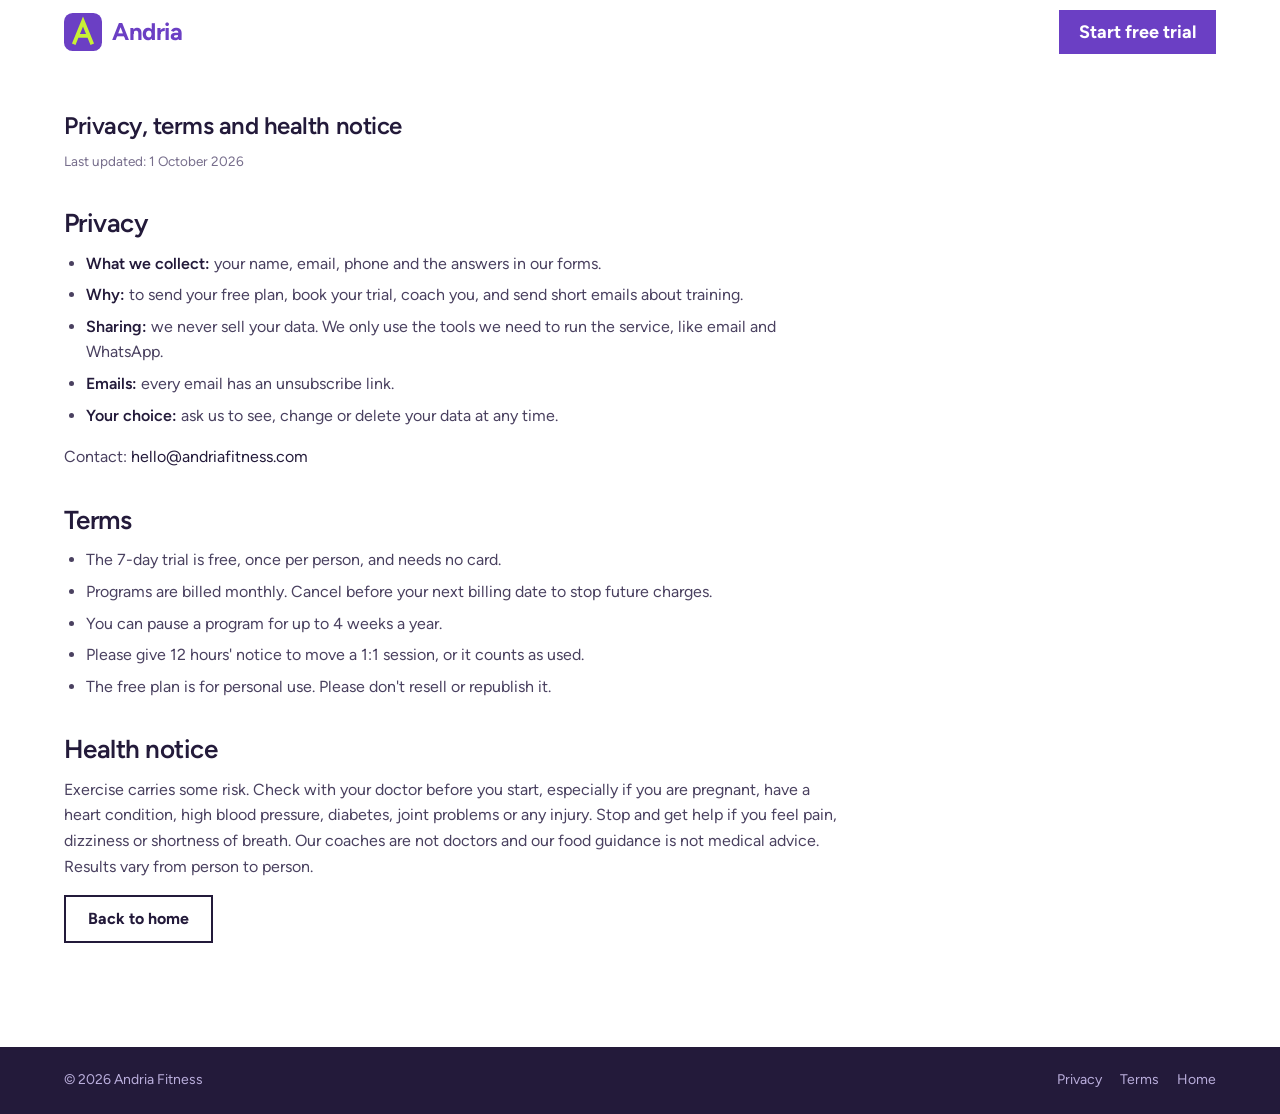
==== commit bc80d020: "Replace XXXX placeholders with realistic fictional contact details Email hello@andriafitness.com, ph" ====
--- a/legal.html
+++ b/legal.html
@@ -45,7 +45,7 @@
       <li><strong>Emails:</strong> every email has an unsubscribe link.</li>
       <li><strong>Your choice:</strong> ask us to see, change or delete your data at any time.</li>
     </ul>
-    <p>Contact: XXXX@XXXX.com</p>
+    <p>Contact: <a href="mailto:hello@andriafitness.com">hello@andriafitness.com</a></p>
 
     <h2 id="terms">Terms</h2>
     <ul>
--- a/assets/site.css
+++ b/assets/site.css
@@ -6,277 +6,315 @@
 @font-face { font-family: "Figtree"; font-weight: 700; font-display: swap; src: url("fonts/figtree-latin-700-normal.woff2") format("woff2"); }
 
 :root {
-  --plum: #231a3a;
+  --ink: #231a3a;
+  --ink-2: #2f2450;
+  --ink-3: #463a66;
   --text: #4a4160;
   --muted: #776e8c;
-  --purple: #6b3fc4;
-  --purple-600: #5a32a8;
-  --purple-100: #e4d9f7;
+  --coral: #6b3fc4;
+  --coral-600: #5a32a8;
+  --coral-100: #e4d9f7;
+  --lime: #c8f135;
   --lilac: #ece6f5;
-  --lilac-2: #f6f2fb;
-  --lime: #c8f135;
+  --cream: #fff;
+  --sand: #f6f2fb;
   --line: #ddd4ec;
-  --white: #fff;
-  --sage: #2f8a5b;
-  --sage-100: #e2f3e9;
+  --ring: #ddd0f3;
+  --sage: #2c7a57;
+  --sage-100: #e2f1e9;
   --red: #c93c56;
   --red-100: #fbe9ee;
-  --r: 12px;
-  /* names used by the inner pages */
-  --ink: var(--plum);
-  --coral: var(--purple);
-  --coral-100: var(--purple-100);
-  --sand: var(--lilac);
+  --white: #fff;
   --display: "Figtree", system-ui, -apple-system, "Segoe UI", Roboto, Arial, sans-serif;
   --body: "Figtree", system-ui, -apple-system, "Segoe UI", Roboto, Arial, sans-serif;
-  --header-h: 76px;
+  --header-h: 72px;
 }
 
 *, *::before, *::after { box-sizing: border-box; }
 html { -webkit-text-size-adjust: 100%; scroll-behavior: smooth; scroll-padding-top: calc(var(--header-h) + 12px); }
-body { margin: 0; font-family: var(--body); font-size: 16px; line-height: 1.6; color: var(--text); background: #fff; -webkit-font-smoothing: antialiased; }
+body { margin: 0; font-family: var(--body); font-size: 16px; line-height: 1.6; color: var(--text); background: var(--cream); -webkit-font-smoothing: antialiased; }
 img, svg { display: block; max-width: 100%; }
-h1, h2, h3 { margin: 0 0 .5em; color: var(--plum); font-family: var(--display); font-weight: 600; line-height: 1.1; letter-spacing: -.02em; text-wrap: balance; }
+h1, h2, h3 { margin: 0 0 .5em; color: var(--ink); font-family: var(--display); font-weight: 600; line-height: 1.1; letter-spacing: -.02em; text-wrap: balance; }
 p { margin: 0 0 1em; }
-a { color: var(--plum); text-decoration: none; }
+a { color: var(--ink); text-decoration: none; }
 button, input, select, textarea { font: inherit; color: inherit; }
 button { cursor: pointer; }
 ul, ol { margin: 0; padding: 0; list-style: none; }
-strong { color: var(--plum); font-weight: 600; }
-:focus-visible { outline: 3px solid var(--purple); outline-offset: 2px; }
+strong { color: var(--ink); font-weight: 600; }
+:focus-visible { outline: 3px solid var(--coral); outline-offset: 2px; }
 [hidden] { display: none !important; }
 body { display: flex; flex-direction: column; min-height: 100vh; min-height: 100svh; }
 body > main { flex: 1 0 auto; }
 [data-masked-phone] { white-space: nowrap; }
 [data-masked-email] { overflow-wrap: anywhere; }
 
-.wrap { width: 100%; max-width: 1200px; margin: 0 auto; padding: 0 32px; }
+.wrap { width: 100%; max-width: 1200px; margin: 0 auto; padding: 0 24px; }
 .center { text-align: center; }
-.skip-link { position: absolute; left: 12px; top: -60px; z-index: 100; padding: 10px 16px; border-radius: 8px; background: var(--plum); color: #fff; }
+.skip-link { position: absolute; left: 12px; top: -60px; z-index: 100; padding: 10px 16px; background: var(--ink); color: #fff; }
 .skip-link:focus { top: 12px; }
 .sr-only { position: absolute; width: 1px; height: 1px; padding: 0; margin: -1px; overflow: hidden; clip: rect(0 0 0 0); white-space: nowrap; border: 0; }
 .hp { position: absolute; left: -9999px; width: 1px; height: 1px; overflow: hidden; }
 .ic { width: 20px; height: 20px; flex: none; fill: none; stroke: currentColor; stroke-width: 2; stroke-linecap: round; stroke-linejoin: round; }
-.ph-only { display: none; }
+.ic-lg { width: 48px; height: 48px; fill: none; stroke: currentColor; stroke-width: 2.2; stroke-linecap: round; stroke-linejoin: round; }
 
 /* buttons */
-.btn { display: inline-flex; align-items: center; justify-content: center; gap: 8px; min-height: 48px; padding: 12px 22px; border: 2px solid transparent; border-radius: 10px; font-size: 16px; font-weight: 700; line-height: 1.1; transition: background-color .2s, color .2s, border-color .2s; }
+.btn { display: inline-flex; align-items: center; justify-content: center; gap: 10px; min-height: 48px; padding: 12px 22px; border: 2px solid transparent; border-radius: 0; font-family: var(--body); font-size: 16px; font-weight: 700; line-height: 1; transition: background-color .2s, color .2s, border-color .2s; }
 .btn .ic { width: 18px; height: 18px; }
 .btn-lg { min-height: 54px; padding: 14px 26px; font-size: 17px; }
 .btn-block { display: flex; width: 100%; }
-.btn-purple, .btn-coral { background: var(--purple); color: #fff; }
-.btn-purple:hover, .btn-coral:hover { background: var(--purple-600); color: #fff; }
-.btn-lime { background: var(--lime); color: var(--plum); }
-.btn-lime:hover { background: #b9e320; }
-.btn-ink { background: var(--plum); color: #fff; }
-.btn-line, .btn-line-dark { border-color: var(--plum); color: var(--plum); background: transparent; }
-.btn-line:hover, .btn-line-dark:hover { background: var(--plum); color: #fff; }
-.btn-line-light { border-color: rgba(255, 255, 255, .6); color: #fff; }
-
-.kicker { margin-bottom: 10px; font-size: 13px; font-weight: 700; letter-spacing: .08em; text-transform: uppercase; color: var(--purple); }
-.kicker-dark { color: var(--plum); }
+.btn-coral { background: var(--coral); color: #fff; }
+.btn-coral:hover { background: var(--coral-600); color: #fff; }
+.hero .btn-coral, .section-ink .btn-coral, .program.featured .btn-coral, .cta-band .btn-coral, .mobile-cta .btn-coral { background: var(--lime); color: var(--ink); }
+.hero .btn-coral:hover, .section-ink .btn-coral:hover, .program.featured .btn-coral:hover, .cta-band .btn-coral:hover, .mobile-cta .btn-coral:hover { background: #b9e320; color: var(--ink); }
+.btn-ink { background: var(--ink); color: #fff; }
+.btn-ink:hover { background: var(--ink-2); color: #fff; }
+.btn-line { border-color: var(--ink); color: var(--ink); background: transparent; }
+.btn-line:hover { background: var(--ink); color: #fff; }
+.btn-line-dark { border-color: var(--ink); color: var(--ink); }
+.btn-line-dark:hover { background: var(--ink); color: #fff; }
+.btn-line-light { border-color: rgba(255, 255, 255, .5); color: #fff; }
+.btn-line-light:hover { border-color: #fff; background: rgba(255, 255, 255, .08); }
+
+.kicker { display: inline-flex; align-items: center; gap: 10px; margin-bottom: 14px; font-size: 13px; font-weight: 700; letter-spacing: .12em; text-transform: uppercase; color: var(--coral-600); }
+.kicker::before { content: ""; width: 22px; height: 3px; background: var(--coral); }
+.kicker.on-dark { color: var(--lime); }
+.kicker.on-dark::before { background: var(--lime); }
 .fine { margin: 12px 0 0; font-size: 13.5px; color: var(--muted); }
-.ticks { display: grid; gap: 12px; margin-top: 20px; }
+.ticks { display: grid; gap: 12px; margin-top: 22px; }
 .ticks li { display: flex; gap: 12px; align-items: flex-start; }
-.ticks .ic { width: 24px; height: 24px; margin-top: 1px; padding: 4px; border-radius: 7px; background: var(--lime); color: var(--plum); stroke-width: 3; }
-
-/* header */
-.site-header { position: sticky; top: 0; z-index: 50; background: rgba(255, 255, 255, .96); backdrop-filter: blur(8px); -webkit-backdrop-filter: blur(8px); border-bottom: 1px solid transparent; transition: border-color .2s; }
+.ticks .ic { width: 24px; height: 24px; margin-top: 1px; padding: 4px; background: var(--sage-100); color: var(--sage); stroke-width: 3; }
+.ph-only, .swipe-meta { display: none; }
+
+/* top bar + header */
+.topbar { background: var(--ink); color: #e2daf3; font-size: 14px; }
+.topbar-in { display: flex; align-items: center; justify-content: center; gap: 18px; min-height: 40px; }
+.topbar p { margin: 0; }
+.topbar strong { color: #fff; }
+.topbar a { display: inline-flex; align-items: center; gap: 6px; color: var(--lime); font-weight: 600; }
+.topbar a .ic { width: 16px; height: 16px; }
+.site-header { position: sticky; top: 0; z-index: 50; background: rgba(255, 255, 255, .95); backdrop-filter: blur(8px); -webkit-backdrop-filter: blur(8px); border-bottom: 1px solid transparent; transition: border-color .2s; }
 .site-header.scrolled { border-bottom-color: var(--line); }
 .nav { display: flex; align-items: center; justify-content: space-between; gap: 24px; height: var(--header-h); }
 .brand { display: inline-flex; align-items: center; gap: 10px; }
-.brand-mark { width: 36px; height: 36px; }
-.brand-mark.sm { width: 26px; height: 26px; }
-.brand-name { font-size: 24px; font-weight: 700; letter-spacing: -.02em; color: var(--purple); }
+.brand-mark { width: 38px; height: 38px; }
+.brand-mark.sm { width: 28px; height: 28px; }
+.brand-name { font-family: var(--display); font-size: 24px; font-weight: 700; letter-spacing: -.02em; color: var(--coral); }
 .brand-name small { display: none; }
 .brand.on-dark .brand-name { color: #fff; }
-.nav-main { display: flex; align-items: center; gap: 32px; }
-.nav-main ul { display: flex; gap: 28px; }
-.nav-main ul a { padding: 6px 0; font-weight: 500; border-bottom: 2px solid transparent; }
-.nav-main ul a:hover { border-bottom-color: var(--lime); }
-.nav-cta { min-height: 46px; padding: 10px 20px; }
-.nav-toggle { display: none; width: 44px; height: 44px; border: 1px solid var(--line); border-radius: 10px; background: #fff; color: var(--plum); place-items: center; }
-.mobile-nav { display: grid; gap: 2px; padding: 8px 16px 20px; border-top: 1px solid var(--line); background: #fff; }
+.brand.on-dark .brand-name small { color: #b9addb; }
+.nav-main { display: flex; align-items: center; gap: 28px; }
+.nav-main ul { display: flex; gap: 24px; }
+.nav-main ul a { padding: 6px 0; font-size: 15px; font-weight: 500; border-bottom: 2px solid transparent; }
+.nav-main ul a:hover { border-bottom-color: var(--coral); }
+.nav-cta { min-height: 44px; padding: 10px 18px; font-size: 18px; }
+.nav-toggle { display: none; width: 44px; height: 44px; border: 1px solid var(--line); border-radius: 0; background: #fff; color: var(--ink); place-items: center; }
+.mobile-nav { display: grid; gap: 2px; padding: 8px 24px 20px; border-top: 1px solid var(--line); background: var(--cream); }
 .mobile-nav a:not(.btn) { padding: 12px 0; font-weight: 500; border-bottom: 1px solid var(--line); }
 .mobile-nav .btn { margin-top: 12px; }
-.slim-header .nav { height: 68px; }
 
 /* sections */
-.section { padding: 88px 0; }
-.section-tint { background: var(--lilac-2); }
-.section-flush { padding-top: 0; }
-.sec-head { display: flex; justify-content: space-between; align-items: flex-end; gap: 32px; margin-bottom: 36px; }
-.sec-head h2 { max-width: 660px; margin: 0; font-size: clamp(32px, 3.6vw, 46px); }
-.sec-head > p { max-width: 380px; margin: 0; color: var(--muted); }
-.sec-head-gap { margin-top: 72px; }
-.section-head { max-width: 720px; margin-bottom: 40px; }
-.section-head h2 { font-size: clamp(32px, 3.6vw, 46px); }
-.section-head p { color: var(--muted); }
-
-/* hero: form left, photo right */
-.hero { display: grid; grid-template-columns: 1fr 1fr; min-height: 620px; }
-.hero-l { display: flex; align-items: center; justify-content: flex-end; padding: 64px 56px 56px 32px; background: var(--lilac); }
-.hero-copy { width: 100%; max-width: 520px; }
-.hero h1 { margin: 6px 0 16px; font-size: clamp(42px, 4.6vw, 62px); line-height: 1.04; }
-.hero h1 span { color: var(--purple); }
-.lead { max-width: 480px; margin-bottom: 26px; font-size: 18px; }
-.hero-form .field { margin-bottom: 10px; }
-.hero-form label { position: absolute; width: 1px; height: 1px; overflow: hidden; clip: rect(0 0 0 0); }
-.hero-form .input, .hero-form .select { min-height: 52px; border-color: transparent; }
-.hero-form .optin-row { display: grid; grid-template-columns: 1fr 1fr; gap: 0 10px; }
-.hero-form .btn { margin-top: 4px; }
-.hero-form .fine { color: var(--muted); }
-.hero-or { margin: 18px 0 0; font-weight: 600; color: var(--plum); }
-.hero-or a { display: inline-flex; align-items: center; gap: 6px; color: var(--purple); border-bottom: 2px solid var(--lime); }
-.hero-or .ic { width: 16px; height: 16px; }
-.hero-r { position: relative; overflow: hidden; background: var(--lime); }
-.hero-r img { position: absolute; inset: 0; width: 100%; height: 100%; object-fit: cover; object-position: 45% 60%; }
-
-/* how we help: bento */
-.bento { display: grid; grid-template-columns: 1.25fr 1fr 1fr; grid-template-rows: 210px 210px; gap: 14px; }
-.tile { display: flex; flex-direction: column; justify-content: space-between; padding: 22px; border-radius: var(--r); background: var(--lilac); transition: background-color .2s; }
-.tile:hover { background: #e3daf2; }
-.tile-title { display: block; margin-bottom: 4px; font-size: 22px; font-weight: 600; letter-spacing: -.01em; color: var(--plum); }
-.tile-desc { display: block; font-size: 15px; }
-.tile-go { display: inline-flex; align-items: center; gap: 6px; font-size: 15px; font-weight: 700; color: var(--purple); }
-.tile-go .ic { width: 16px; height: 16px; }
-.tile-big { grid-row: 1 / 3; padding: 0; overflow: hidden; }
-.tile-img { width: 100%; height: 0; flex: 1 1 auto; object-fit: cover; background: var(--purple-100); }
-.tile-big .tile-body { padding: 20px 22px 22px; }
-.tile-lime { background: var(--lime); }
-.tile-lime:hover { background: #bde62a; }
-.tile-lime .tile-go { color: var(--plum); }
-.trial-bar { display: flex; justify-content: space-between; align-items: center; gap: 16px; margin-top: 14px; padding: 16px 22px; border-radius: var(--r); background: var(--purple); color: #fff; font-size: 18px; font-weight: 700; }
-.trial-bar:hover { background: var(--purple-600); }
-.tb-go { display: inline-flex; align-items: center; gap: 6px; color: var(--lime); }
-
-/* facts + problem */
-.facts { display: grid; grid-template-columns: repeat(4, 1fr); gap: 14px; }
-.fact { padding: 22px; border: 1px solid var(--line); border-radius: var(--r); background: #fff; }
-.fact strong { display: block; font-size: 40px; font-weight: 700; line-height: 1.1; letter-spacing: -.03em; color: var(--purple); }
-.fact span { color: var(--text); }
-.quotes { display: grid; grid-template-columns: 1fr 1fr; gap: 14px; }
-.quotes li { padding: 18px 20px; border: 1px solid var(--line); border-radius: var(--r); background: #fff; font-size: 17px; font-weight: 500; color: var(--plum); }
-.answer { display: flex; justify-content: space-between; align-items: center; gap: 24px; margin-top: 14px; padding: 26px 28px; border-radius: var(--r); background: var(--plum); }
-.answer p { margin: 0; max-width: 760px; color: #fff; font-size: 20px; line-height: 1.5; }
-.answer a { display: inline-flex; align-items: center; gap: 6px; flex: none; color: var(--lime); font-weight: 700; }
-.answer .ic { width: 18px; height: 18px; }
+.section { padding: 96px 0; }
+.section-tint { background: var(--sand); }
+.section-ink { background: var(--coral); color: #e9e2f8; }
+.section-ink h2, .section-ink h3 { color: #fff; }
+.section-head { max-width: 720px; margin-bottom: 48px; }
+.section-head.center { margin-left: auto; margin-right: auto; text-align: center; }
+.section-head h2 { font-size: clamp(30px, 3.4vw, 44px); }
+.section-head p { font-size: 17px; color: var(--muted); }
+.section-ink .section-head p { color: #e2daf3; }
+.section-head .kicker { margin-bottom: 14px; font-size: 13px; color: var(--coral-600); }
+.section-head .kicker.on-dark { color: var(--lime); }
+
+/* hero: centred headline, framed photo */
+.hero { position: relative; padding-bottom: 64px; background: var(--cream); }
+.hero-band { padding: 72px 0 230px; background: var(--coral); text-align: center; }
+.hero-copy { max-width: 920px; }
+.hero h1 { color: #fff; font-size: clamp(40px, 5vw, 66px); line-height: 1.05; margin-bottom: 20px; }
+.hero h1 span { color: var(--lime); }
+.lead { max-width: 580px; margin: 0 auto; font-size: 19px; color: #e2daf3; }
+.hero-ctas { display: flex; flex-wrap: wrap; justify-content: center; gap: 14px; margin: 30px 0 0; }
+.hero-photo { position: relative; height: 480px; margin-top: -190px; overflow: hidden; border-radius: 16px; background: var(--ink-2); }
+.hero-photo img { position: absolute; inset: 0; width: 100%; height: 100%; object-fit: cover; object-position: 50% 50%; }
+
+/* facts */
+.facts { background: var(--ink); color: #e2daf3; }
+.facts-grid { display: grid; grid-template-columns: repeat(4, 1fr); }
+.fact { padding: 26px 20px; text-align: center; border-left: 1px solid rgba(255, 255, 255, .1); }
+.fact:first-child { border-left: 0; }
+.fact strong { display: block; font-family: var(--display); font-size: 36px; font-weight: 700; line-height: 1.1; color: var(--lime); }
+.fact span { font-size: 14.5px; }
+
+/* sound familiar */
+.familiar { display: grid; grid-template-columns: .85fr 1.15fr; gap: 32px 72px; align-items: start; }
+.familiar-head h2 { font-size: clamp(30px, 3.4vw, 44px); margin: 0; }
+.familiar-list { border-top: 1px solid var(--line); }
+.familiar-list li { padding: 18px 0 18px 22px; border-bottom: 1px solid var(--line); border-left: 3px solid transparent; font-size: 18px; font-weight: 500; color: var(--ink); transition: border-color .2s, background-color .2s; }
+.familiar-list li:hover { border-left-color: var(--coral); background: var(--sand); }
+.familiar-answer { grid-column: 1 / -1; display: flex; align-items: center; justify-content: space-between; gap: 24px; margin-top: 16px; padding: 28px 32px; border-radius: 14px; background: var(--ink); }
+.familiar-answer p { margin: 0; max-width: 720px; color: #fff; font-size: 20px; font-weight: 500; line-height: 1.5; }
+.familiar-answer a { display: inline-flex; align-items: center; gap: 8px; flex: none; color: var(--lime); font-weight: 600; }
+.familiar-answer a:hover { color: #fff; }
+.familiar-answer .ic { width: 18px; height: 18px; }
 
 /* about + video */
-.about-grid { display: grid; grid-template-columns: 1.1fr .9fr; gap: 56px; align-items: center; }
-.about-copy h2 { font-size: clamp(32px, 3.4vw, 44px); }
-.video-frame { position: relative; height: 0; padding-top: 56.25%; overflow: hidden; border-radius: var(--r); background: var(--plum); }
-.video-frame iframe { position: absolute; inset: 0; width: 100%; height: 100%; border: 0; }
-.video-facade { position: absolute; inset: 0; width: 100%; height: 100%; padding: 0; border: 0; color: #fff; text-align: left; background: var(--plum); }
+.about-grid { display: grid; grid-template-columns: 1.1fr .9fr; gap: 64px; align-items: center; }
+.about-copy h2 { font-size: clamp(30px, 3.2vw, 42px); }
+.video-frame { position: relative; height: 0; padding-top: 56.25%; overflow: hidden; border-radius: 14px; background: var(--ink); }
+.video-frame iframe, .video-frame video { position: absolute; inset: 0; width: 100%; height: 100%; border: 0; background: var(--ink); object-fit: contain; }
+.video-facade { position: absolute; inset: 0; width: 100%; height: 100%; padding: 0; border: 0; color: #fff; text-align: left; background: var(--ink-2); }
 .vf-img { position: absolute; inset: 0; width: 100%; height: 100%; object-fit: cover; }
-.video-facade::before { content: ""; position: absolute; inset: 0; background: linear-gradient(180deg, rgba(35, 26, 58, .25) 0%, rgba(35, 26, 58, .35) 50%, rgba(35, 26, 58, .9) 100%); }
-.vf-top { position: absolute; left: 20px; top: 18px; display: flex; align-items: center; gap: 8px; font-weight: 700; }
-.vf-play { position: absolute; left: 50%; top: 50%; display: grid; place-items: center; width: 76px; height: 76px; margin: -38px 0 0 -38px; border-radius: 50%; background: var(--lime); color: var(--plum); transition: transform .2s; }
-.vf-play svg { width: 30px; height: 30px; margin-left: 3px; }
+.video-facade::before { content: ""; position: absolute; inset: 0; background: linear-gradient(180deg, rgba(35, 26, 58, .3) 0%, rgba(35, 26, 58, .5) 45%, rgba(35, 26, 58, .92) 100%); }
+.vf-top { position: absolute; left: 24px; top: 22px; display: flex; align-items: center; gap: 10px; font-family: var(--display); font-size: 16px; font-weight: 700; }
+.vf-play { position: absolute; left: 50%; top: 50%; display: grid; place-items: center; width: 76px; height: 76px; margin: -38px 0 0 -38px; border-radius: 50%; background: var(--lime); color: var(--ink); transition: transform .2s; }
+.vf-play svg { width: 40px; height: 40px; margin-left: 4px; }
 .video-facade:hover .vf-play { transform: scale(1.05); }
-.vf-title { position: absolute; left: 20px; right: 20px; bottom: 18px; font-size: clamp(20px, 2vw, 24px); font-weight: 700; line-height: 1.2; }
-.vf-title small { display: block; margin-bottom: 4px; font-size: 12px; letter-spacing: .08em; text-transform: uppercase; color: var(--lime); }
-.vf-title em { display: block; margin-top: 4px; font-style: normal; font-weight: 500; font-size: 15px; color: #ddd4ec; }
-.video-note { margin: 12px 2px 0; font-size: 13.5px; color: var(--muted); }
-.video-note a { font-weight: 600; color: var(--purple); }
-
-/* free plan */
-.plan-box { display: grid; grid-template-columns: .7fr 1.3fr; gap: 48px; align-items: center; padding: 48px; border-radius: 20px; background: var(--lime); }
-.plan-cover img { width: 100%; height: auto; border-radius: var(--r); }
-.plan-copy h2 { font-size: clamp(32px, 3.4vw, 44px); }
-.plan-copy > p { max-width: 560px; font-size: 17px; color: var(--plum); }
-.weeks { display: grid; grid-template-columns: repeat(4, 1fr); gap: 10px; margin: 22px 0 26px; }
-.weeks li { padding: 14px; border-radius: 10px; background: rgba(255, 255, 255, .6); }
-.weeks b { display: block; color: var(--plum); }
-.weeks span { font-size: 14.5px; color: var(--plum); }
+.vf-title { position: absolute; left: 24px; right: 24px; bottom: 22px; font-family: var(--display); font-size: clamp(20px, 2vw, 24px); font-weight: 700; line-height: 1.05; }
+.vf-title small { display: block; margin-bottom: 6px; font-family: var(--body); font-size: 12px; font-weight: 700; letter-spacing: .1em; text-transform: uppercase; color: var(--lime); }
+.vf-title em { display: block; margin-top: 6px; font-family: var(--body); font-style: normal; font-weight: 500; font-size: 15px; text-transform: none; color: #e2daf3; }
+.video-note { margin: 14px 2px 0; font-size: 13px; color: var(--muted); }
+.video-note a { font-weight: 600; text-decoration: underline; text-decoration-color: var(--coral); text-underline-offset: 3px; }
+
+/* how we help (infographic cards) */
+.types-head { display: grid; grid-template-columns: auto 1fr; gap: 24px 64px; align-items: center; margin-bottom: 64px; }
+.bar-title { margin: 0; padding: 6px 0 6px 22px; border-left: 6px solid var(--coral); font-size: clamp(32px, 3.6vw, 46px); }
+.types-head p { margin: 0; max-width: 520px; color: var(--muted); }
+.coach-grid { display: grid; grid-template-columns: 1fr 1fr; gap: 40px 72px; }
+.coach-card { position: relative; display: flex; align-items: center; min-height: 128px; margin-left: 64px; padding: 22px 28px 22px 92px; border-radius: 16px; background: var(--lilac); color: var(--text); transition: background-color .25s; }
+.coach-card.right { margin: 0 64px 0 0; padding: 22px 92px 22px 28px; }
+.coach-card:nth-child(3) { background: var(--lime); }
+.coach-card:nth-child(3) .coach-title { color: var(--ink); }
+.coach-card:hover { background: #e3daf2; }
+.coach-card:nth-child(3):hover { background: #bde62a; }
+.coach-icon { position: absolute; left: -64px; top: 50%; display: grid; place-items: center; width: 128px; height: 128px; margin-top: -64px; border-radius: 50%; background: #fff; color: var(--coral); box-shadow: 0 0 0 12px var(--ring); }
+.coach-icon::before { content: ""; position: absolute; inset: 9px; border-radius: 50%; border: 3px solid var(--coral); }
+.coach-icon .ic-lg { width: 56px; height: 56px; }
+.coach-card.right .coach-icon { left: auto; right: -64px; }
+.coach-body { display: block; }
+.coach-title { display: block; margin-bottom: 4px; font-family: var(--display); font-size: 22px; font-weight: 700; line-height: 1; color: var(--coral); }
+.coach-desc { display: block; font-size: 15px; line-height: 1.5; color: var(--ink); }
+.coach-best { display: block; margin-top: 8px; font-size: 13px; color: var(--muted); }
+
+/* free plan (lead magnet) */
+.plan-grid { display: grid; grid-template-columns: .8fr 1.2fr; gap: 72px; align-items: center; }
+.plan-cover { position: relative; max-width: 420px; justify-self: center; }
+.plan-cover::before { content: ""; position: absolute; inset: 18px -18px -18px 18px; border-radius: 14px; background: var(--lime); }
+.plan-cover img { position: relative; width: 100%; height: auto; border-radius: 12px; }
+.plan-copy h2 { font-size: clamp(30px, 3.4vw, 44px); }
+.plan-copy > p { font-size: 17px; max-width: 560px; }
+.weeks { display: grid; grid-template-columns: repeat(4, 1fr); margin: 24px 0 30px; border-top: 3px solid var(--ink); }
+.weeks li { padding: 12px 12px 0 0; }
+.weeks b { display: block; font-family: var(--display); font-size: 18px; font-weight: 700; color: var(--ink); }
+.weeks span { font-size: 14.5px; color: var(--muted); }
+.optin { padding: 26px; border-radius: 16px; background: #fff; border: 1px solid var(--line); }
+.optin-row { display: grid; grid-template-columns: 1fr 1fr; gap: 0 16px; }
+
+/* how we train (gallery) */
+.gallery { display: grid; grid-template-columns: 1.5fr 1fr; grid-template-rows: 1fr 1fr; gap: 20px; height: 560px; }
+.g-item { position: relative; margin: 0; overflow: hidden; border-radius: 14px; background: var(--ink-2); }
+.g-main { grid-row: 1 / 3; }
+.g-item img { width: 100%; height: 100%; object-fit: cover; transition: transform .6s ease; }
+.g-item:hover img { transform: scale(1.04); }
+.g-item::after { content: ""; position: absolute; inset: 0; background: linear-gradient(180deg, transparent 45%, rgba(35, 26, 58, .88) 100%); }
+.g-item figcaption { position: absolute; left: 24px; right: 24px; bottom: 20px; z-index: 1; color: #e2daf3; font-size: 14.5px; }
+.g-item figcaption strong { display: block; font-family: var(--display); font-size: 20px; font-weight: 700; line-height: 1.05; color: #fff; }
 
 /* how it works */
-.steps { display: grid; grid-template-columns: repeat(3, 1fr); gap: 14px; }
-.step { padding: 26px; border-radius: var(--r); background: var(--lilac); }
-.step-num { display: grid; place-items: center; width: 40px; height: 40px; margin-bottom: 18px; border-radius: 10px; background: var(--purple); color: #fff; font-weight: 700; }
-.step h3 { margin-bottom: 6px; font-size: 22px; }
-.step p { margin: 0; }
+.steps { display: grid; grid-template-columns: repeat(3, 1fr); gap: 24px; margin-bottom: 48px; }
+.step { position: relative; padding: 32px 28px; border-radius: 16px; background: rgba(255, 255, 255, .1); border: 1px solid rgba(255, 255, 255, .16); }
+.step-num { position: absolute; right: 22px; top: 14px; font-family: var(--display); font-size: 56px; font-weight: 700; line-height: 1; color: rgba(255, 255, 255, .16); }
+.step-icon { display: grid; place-items: center; width: 52px; height: 52px; margin-bottom: 20px; border-radius: 12px; background: var(--lime); color: var(--ink); }
+.step-icon .ic { width: 24px; height: 24px; }
+.step h3 { font-size: 21px; }
+.step p { margin: 0; color: #e2daf3; }
 
 /* programs */
-.programs { display: grid; grid-template-columns: repeat(3, 1fr); gap: 14px; align-items: stretch; }
-.program { display: flex; flex-direction: column; padding: 28px; border: 1px solid var(--line); border-radius: 16px; background: #fff; }
-.program h3 { margin-bottom: 2px; font-size: 24px; }
-.p-sub { margin-bottom: 14px; color: var(--muted); }
+.programs { display: grid; grid-template-columns: repeat(3, 1fr); gap: 24px; align-items: stretch; }
+.program { position: relative; display: flex; flex-direction: column; padding: 32px 28px; border-radius: 16px; background: #fff; border: 1px solid var(--line); }
+.program h3 { font-size: 24px; margin-bottom: 4px; }
+.p-sub { color: var(--muted); margin-bottom: 14px; }
 .p-price { margin: 0 0 14px; color: var(--muted); }
-.p-price b { font-size: 44px; font-weight: 700; letter-spacing: -.03em; color: var(--plum); }
-.p-meta { display: flex; flex-wrap: wrap; gap: 8px; margin-bottom: 20px; }
-.p-meta span { padding: 5px 10px; border-radius: 8px; background: var(--lilac); color: var(--plum); font-size: 13.5px; font-weight: 500; }
-.p-list { display: grid; gap: 10px; align-content: start; flex: 1; margin-bottom: 26px; font-size: 15px; }
+.p-price b { font-family: var(--display); font-size: 42px; font-weight: 700; line-height: 1; color: var(--ink); }
+.p-meta { display: flex; flex-wrap: wrap; gap: 8px; margin-bottom: 22px; }
+.p-meta span { padding: 5px 10px; border-radius: 0; background: var(--lilac); color: var(--ink); font-size: 13.5px; font-weight: 500; }
+.p-list { display: grid; gap: 12px; align-content: start; flex: 1; margin-bottom: 28px; font-size: 15px; }
 .p-list li { display: flex; gap: 10px; align-items: flex-start; }
-.p-list .ic { width: 20px; height: 20px; margin-top: 1px; color: var(--purple); stroke-width: 2.6; }
-.program.featured { background: var(--purple); border-color: var(--purple); color: #e9e2f8; }
+.p-list .ic { width: 20px; height: 20px; margin-top: 2px; color: var(--sage); stroke-width: 2.6; }
+.program.featured { background: var(--coral); border-color: var(--coral); color: #e9e2f8; transform: translateY(-10px); }
 .program.featured h3, .program.featured .p-price b { color: #fff; }
-.program.featured .p-sub, .program.featured .p-price { color: #d6cbf2; }
+.program.featured .p-sub, .program.featured .p-price { color: #ddd4ec; }
 .program.featured .p-meta span { background: rgba(255, 255, 255, .14); color: #fff; }
 .program.featured .p-list .ic { color: var(--lime); }
-.program.featured .btn-coral { background: var(--lime); color: var(--plum); }
-.p-badge { align-self: flex-start; margin-bottom: 12px; padding: 4px 10px; border-radius: 6px; background: var(--lime); color: var(--plum); font-size: 12px; font-weight: 700; letter-spacing: .06em; text-transform: uppercase; }
-.plans-more { margin: 28px 0 0; text-align: center; }
-.plans-more a { display: inline-flex; align-items: center; gap: 8px; padding-bottom: 2px; font-weight: 600; border-bottom: 2px solid var(--lime); }
+.p-badge { align-self: flex-start; margin-bottom: 12px; padding: 4px 12px; border-radius: 0; background: var(--lime); color: var(--ink); font-size: 12px; font-weight: 700; letter-spacing: .08em; text-transform: uppercase; }
+.plans-more { margin: 32px 0 0; text-align: center; }
+.plans-more a { display: inline-flex; align-items: center; gap: 8px; font-weight: 600; border-bottom: 2px solid var(--lime); padding-bottom: 2px; }
 .plans-more .ic { width: 18px; height: 18px; }
 
 /* good fit */
-.fit-grid { display: grid; grid-template-columns: 1fr 1fr; gap: 14px; }
-.fit-card { padding: 28px; border-radius: 16px; }
+.fit-grid { display: grid; grid-template-columns: 1fr 1fr; gap: 24px; max-width: 980px; margin: 0 auto; }
+.fit-card { padding: 32px; border-radius: 16px; background: #fff; }
+.fit-card > summary { display: block; list-style: none; cursor: default; }
+.fit-card > summary::-webkit-details-marker { display: none; }
+.fit-card h3 { display: flex; align-items: center; gap: 12px; margin-bottom: 18px; font-size: 24px; }
+.fit-badge { display: grid; place-items: center; width: 34px; height: 34px; }
+.fit-badge .ic { width: 18px; height: 18px; stroke-width: 3; }
 .fit-card.yes { background: var(--lime); }
 .fit-card.no { background: var(--lilac); }
-.fit-card h3 { margin-bottom: 12px; font-size: 24px; }
-.fit-card li { position: relative; padding: 8px 0 8px 20px; color: var(--plum); }
-.fit-card li::before { content: ""; position: absolute; left: 2px; top: 17px; width: 7px; height: 7px; border-radius: 50%; background: var(--plum); }
+.yes .fit-badge { border-radius: 0; background: var(--ink); color: var(--lime); }
+.no .fit-badge { border-radius: 0; background: #fff; color: var(--red); }
+.fit-card li { position: relative; padding: 10px 0 10px 22px; border-top: 1px solid rgba(35, 26, 58, .1); }
+.fit-card li:first-child { border-top: 0; }
+.fit-card li::before { content: ""; position: absolute; left: 2px; top: 20px; width: 8px; height: 8px; }
+.yes li::before { background: var(--ink); }
+.no li::before { background: var(--red); }
 
 /* reviews */
-.rv-grid { display: grid; grid-template-columns: repeat(4, 1fr); gap: 14px; }
-.rv { padding: 20px; border: 1px solid var(--line); border-radius: var(--r); background: #fff; }
-.rv-top { display: flex; align-items: center; gap: 10px; margin-bottom: 10px; }
+.rv-grid { display: grid; grid-template-columns: repeat(4, 1fr); gap: 20px; }
+.rv { padding: 22px; background: #fff; border: 1px solid #dadce0; border-radius: 8px; }
+.rv-top { display: flex; align-items: center; gap: 12px; margin-bottom: 12px; }
 .rv-top strong { display: block; font-size: 15px; line-height: 1.3; }
-.rv-top small { display: block; font-size: 13px; color: var(--muted); }
-.r-avatar { display: grid; place-items: center; flex: none; width: 38px; height: 38px; border-radius: 50%; background: var(--purple); color: #fff; font-weight: 700; }
-.r2, .r4 { background: var(--lime); color: var(--plum); }
+.rv-top small { display: block; font-size: 13px; color: #70757a; }
+.r-avatar { display: grid; place-items: center; flex: none; width: 40px; height: 40px; border-radius: 50%; color: #fff; font-size: 17px; font-weight: 500; }
+.r1 { background: #c2185b; } .r2 { background: #1a73e8; } .r3 { background: #0b8043; } .r4 { background: #7b5ea7; }
 .rv-meta { display: flex; flex-wrap: wrap; align-items: center; justify-content: space-between; gap: 4px 8px; margin-bottom: 10px; }
 .stars { display: inline-flex; gap: 2px; }
-.stars svg { width: 16px; height: 16px; fill: var(--purple); }
-.rv-tag { font-size: 12.5px; color: var(--muted); }
-.rv p { margin: 0; font-size: 15px; }
+.stars svg { width: 16px; height: 16px; fill: #fbbc04; }
+.rv-tag { font-size: 12px; color: #70757a; white-space: nowrap; }
+.rv p { margin: 0; font-size: 15px; line-height: 1.6; color: #3c4043; }
 
 /* faq */
-.faq-wrap { display: grid; grid-template-columns: .8fr 1.2fr; gap: 56px; align-items: start; }
-.faq-head { position: sticky; top: calc(var(--header-h) + 24px); }
-.faq-head h2 { font-size: clamp(32px, 3.4vw, 44px); }
-.faq-head p { color: var(--muted); }
+.faq-wrap { display: grid; grid-template-columns: .8fr 1.2fr; gap: 64px; align-items: start; }
+.faq-wrap .section-head { position: sticky; top: calc(var(--header-h) + 24px); margin: 0; }
+.faq-list { border-top: 2px solid var(--coral); }
 .faq-list details { border-bottom: 1px solid var(--line); }
-.faq-list details:first-child { border-top: 1px solid var(--line); }
-.faq-list summary { position: relative; display: block; padding: 18px 44px 18px 0; font-weight: 600; color: var(--plum); cursor: pointer; list-style: none; }
+.faq-list summary { position: relative; display: block; padding: 20px 48px 20px 0; font-size: 17px; font-weight: 600; color: var(--ink); cursor: pointer; list-style: none; }
 .faq-list summary::-webkit-details-marker { display: none; }
-.faq-list summary::before, .faq-list summary::after { content: ""; position: absolute; right: 4px; top: 50%; width: 14px; height: 2px; background: var(--purple); transition: transform .2s; }
+.faq-list summary::before, .faq-list summary::after { content: ""; position: absolute; right: 6px; top: 50%; width: 16px; height: 2px; background: var(--coral); transition: transform .2s; }
 .faq-list summary::after { transform: rotate(90deg); }
 .faq-list details[open] summary::after { transform: rotate(0); }
-.faq-list details p { margin: 0; padding: 0 40px 20px 0; }
+.faq-list details p { margin: 0; padding: 0 40px 22px 0; }
 
 /* final call to action */
-.cta-band { display: grid; grid-template-columns: 1fr 1fr; overflow: hidden; border-radius: 20px; background: var(--purple); }
-.cta-copy { padding: 56px; color: #e9e2f8; }
-.cta-copy h2 { margin-bottom: 12px; color: #fff; font-size: clamp(32px, 3.6vw, 46px); }
-.cta-copy p { margin-bottom: 24px; font-size: 17px; }
-.cta-photo { position: relative; min-height: 280px; background: var(--lime); }
-.cta-photo img { position: absolute; inset: 0; width: 100%; height: 100%; object-fit: cover; }
-.cta-solo { grid-template-columns: 1fr; }
+.cta-band { position: relative; overflow: hidden; isolation: isolate; padding: 96px 0; background: var(--coral); color: #e9e2f8; }
+.cta-bg { position: absolute; inset: 0; z-index: -2; width: 100%; height: 100%; object-fit: cover; object-position: 60% 40%; }
+.cta-band::before { content: ""; position: absolute; inset: 0; z-index: -1; background: linear-gradient(90deg, rgba(107, 63, 196, .97) 0%, rgba(107, 63, 196, .9) 55%, rgba(107, 63, 196, .62) 100%); }
+.cta-in { display: flex; align-items: center; justify-content: space-between; gap: 32px; }
+.cta-in h2 { color: #fff; font-size: clamp(32px, 3.8vw, 50px); margin-bottom: 10px; }
+.cta-in p { margin: 0; font-size: 18px; }
 
 /* footer */
-.site-footer { padding: 56px 0 28px; background: var(--plum); color: #b9addb; font-size: 15px; }
-.footer-grid { display: grid; grid-template-columns: 1.5fr 1fr 1fr 1.2fr; gap: 32px; padding-bottom: 36px; border-bottom: 1px solid #3b2d5c; }
-.f-brand p { max-width: 300px; margin-top: 14px; }
-.site-footer h3 { margin-bottom: 12px; font-size: 14px; font-weight: 700; color: #fff; letter-spacing: 0; }
-.site-footer ul { display: grid; gap: 8px; }
+.stripe { display: grid; grid-template-columns: repeat(6, 1fr); height: 8px; }
+.stripe i:nth-child(odd) { background: var(--coral); }
+.stripe i:nth-child(even) { background: var(--lime); }
+.site-footer { padding: 64px 0 28px; background: var(--ink); color: #b9addb; font-size: 15px; }
+.footer-grid { display: grid; grid-template-columns: 1.5fr 1fr 1fr 1.2fr; gap: 40px; padding-bottom: 40px; border-bottom: 1px solid var(--ink-3); }
+.f-brand p { max-width: 300px; margin-top: 16px; }
+.site-footer h3 { margin-bottom: 14px; font-family: var(--body); font-size: 13px; font-weight: 700; letter-spacing: .12em; color: #fff; }
+.site-footer ul { display: grid; gap: 10px; }
 .site-footer a { color: #b9addb; }
 .site-footer a:hover { color: var(--lime); }
 .contact-list li { display: flex; gap: 10px; align-items: center; }
 .contact-list .ic { width: 18px; height: 18px; color: var(--lime); }
-.footer-bottom { display: flex; flex-wrap: wrap; justify-content: space-between; gap: 12px; padding-top: 20px; font-size: 14px; }
+.footer-bottom { display: flex; flex-wrap: wrap; justify-content: space-between; gap: 12px; padding-top: 22px; font-size: 14px; }
 .footer-bottom p { margin: 0; }
 .f-links { display: flex; gap: 20px; }
 .disclaimer { margin-top: 12px; font-size: 13px; color: #8f84ab; }
@@ -286,7 +324,7 @@
 .field { margin-bottom: 18px; }
 .field label, .field legend, .label { display: block; margin-bottom: 7px; font-size: 14px; font-weight: 600; color: var(--ink); }
 .opt { font-weight: 400; color: var(--muted); }
-.input, .select, .textarea { display: block; width: 100%; min-height: 50px; padding: 12px 14px; border: 1.5px solid #d5cbe8; border-radius: 10px; background: #fff; font-size: 16px; color: var(--ink); transition: border-color .2s, box-shadow .2s; }
+.input, .select, .textarea { display: block; width: 100%; min-height: 50px; padding: 12px 14px; border: 1.5px solid #d5cbe8; border-radius: 0; background: #fff; font-size: 16px; color: var(--ink); transition: border-color .2s, box-shadow .2s; }
 .textarea { min-height: 96px; resize: vertical; }
 .select { appearance: none; -webkit-appearance: none; padding-right: 40px; background: #fff url("data:image/svg+xml,%3Csvg xmlns='http://www.w3.org/2000/svg' viewBox='0 0 20 20'%3E%3Cpath d='M6 8l4 4 4-4' fill='none' stroke='%2316181d' stroke-width='2' stroke-linecap='round' stroke-linejoin='round'/%3E%3C/svg%3E") right 12px center/18px no-repeat; }
 .input:focus, .select:focus, .textarea:focus { outline: none; border-color: var(--ink); box-shadow: 0 0 0 3px var(--coral-100); }
@@ -297,7 +335,7 @@
 .pills { display: flex; flex-wrap: wrap; gap: 8px; }
 .pills label { position: relative; cursor: pointer; margin: 0; }
 .pills input { position: absolute; opacity: 0; width: 1px; height: 1px; }
-.pills span { display: inline-flex; align-items: center; min-height: 44px; padding: 8px 16px; border: 1.5px solid #d5cbe8; border-radius: 10px; background: #fff; font-size: 15px; font-weight: 500; color: var(--ink); transition: all .2s; }
+.pills span { display: inline-flex; align-items: center; min-height: 44px; padding: 8px 16px; border: 1.5px solid #d5cbe8; border-radius: 0; background: #fff; font-size: 15px; font-weight: 500; color: var(--ink); transition: all .2s; }
 .pills label:hover span { border-color: var(--ink); }
 .pills input:checked + span { background: var(--ink); border-color: var(--ink); color: #fff; }
 .pills input:focus-visible + span { outline: 3px solid var(--coral); outline-offset: 2px; }
@@ -308,31 +346,31 @@
 
 /* ============ Inner pages ============ */
 .page-head { padding: 56px 0 40px; border-bottom: 1px solid var(--line); }
-.page-head h1 { font-size: clamp(44px, 5.5vw, 72px); line-height: .95; margin-bottom: 14px; }
+.page-head h1 { font-size: clamp(34px, 4.2vw, 54px); line-height: 1.08; margin-bottom: 14px; }
 .page-head p { max-width: 620px; font-size: 18px; margin: 0; }
 .slim-header .nav { height: 64px; }
 .secure { display: inline-flex; align-items: center; gap: 8px; margin: 0; font-size: 14px; color: var(--muted); }
 .secure .ic { width: 18px; height: 18px; color: var(--sage); }
 
 .form-layout { display: grid; grid-template-columns: minmax(0, 1fr) 360px; gap: 40px; align-items: start; padding-top: 48px; padding-bottom: 88px; }
-.form-card { padding: 36px; background: #fff; border: 1px solid var(--line); border-radius: 16px; }
+.form-card { padding: 36px; border-radius: 16px; background: #fff; border: 1px solid var(--line); }
 .form-card fieldset { margin: 0 0 8px; padding: 0 0 18px; border: 0; border-bottom: 1px solid var(--line); min-width: 0; }
 .form-card fieldset:last-of-type { border-bottom: 0; }
-.form-card fieldset > legend { padding: 0; margin-bottom: 18px; font-family: var(--display); font-size: 26px; font-weight: 700; color: var(--ink); }
+.form-card fieldset > legend { padding: 0; margin-bottom: 18px; font-family: var(--display); font-size: 21px; font-weight: 700; color: var(--ink); }
 .form-card fieldset.field { border: 0; padding: 0; margin: 0 0 18px; }
 .form-card fieldset.field > legend { margin-bottom: 8px; font-family: var(--body); font-size: 14px; font-weight: 600; text-transform: none; }
 .grid-2 { display: grid; grid-template-columns: 1fr 1fr; gap: 0 16px; }
 .hint { margin: 6px 0 0; font-size: 13px; color: var(--muted); }
 .form-foot { margin-top: 20px; }
 .side { display: grid; gap: 16px; position: sticky; top: 88px; }
-.side-card { padding: 26px; background: var(--purple); color: #e9e2f8; border-radius: 16px; }
-.side-card h2 { font-size: 30px; color: #fff; }
+.side-card { padding: 26px; border-radius: 16px; background: var(--coral); color: #e9e2f8; }
+.side-card h2 { font-size: 24px; color: #fff; }
 .side-card .ticks { font-size: 15px; }
-.side-card .ticks .ic { color: var(--plum); background: var(--lime); }
-.side-note { padding: 18px 20px; background: var(--lilac); border-radius: 12px; font-size: 14.5px; }
+.side-card .ticks .ic { background: var(--lime); color: var(--ink); }
+.side-note { padding: 18px 20px; border-radius: 12px; background: var(--lilac); font-size: 14.5px; }
 .side-note strong { display: block; margin-bottom: 2px; }
 
-.overlay { position: fixed; inset: 0; z-index: 200; display: grid; place-items: center; background: rgba(251, 248, 243, .94); }
+.overlay { position: fixed; inset: 0; z-index: 200; display: grid; place-items: center; background: rgba(255, 255, 255, .94); }
 .overlay-box { text-align: center; }
 .overlay-box p { margin: 16px 0 0; font-weight: 600; color: var(--ink); }
 .spinner { width: 44px; height: 44px; margin: 0 auto; border: 4px solid var(--line); border-top-color: var(--coral); border-radius: 50%; animation: spin .8s linear infinite; }
@@ -341,87 +379,90 @@
 /* thank-you */
 .ty { padding-top: 56px; padding-bottom: 88px; }
 .ty-hero { display: grid; grid-template-columns: 1.2fr .8fr; gap: 48px; align-items: center; padding-bottom: 48px; border-bottom: 1px solid var(--line); }
-.ty-hero h1 { font-size: clamp(44px, 5.5vw, 72px); line-height: .95; margin-bottom: 14px; }
+.ty-hero h1 { font-size: clamp(34px, 4.2vw, 54px); line-height: 1.08; margin-bottom: 14px; }
 .ty-hero h1 span { color: var(--coral); }
 .ty-hero p { font-size: 18px; }
 .ty-actions { display: flex; flex-wrap: wrap; gap: 12px; margin-top: 26px; }
 .ty-visual { max-width: 300px; justify-self: center; position: relative; }
-.ty-visual::before { content: ""; position: absolute; inset: 14px -14px -14px 14px; background: var(--lime); border-radius: 12px; }
-.ty-visual img { position: relative; width: 100%; height: auto; }
+.ty-visual::before { content: ""; position: absolute; inset: 14px -14px -14px 14px; border-radius: 12px; background: var(--lime); }
+.ty-visual img { position: relative; width: 100%; height: auto; border-radius: 10px; }
 .ty-cols { display: grid; grid-template-columns: 1fr 1fr; gap: 24px; margin-top: 48px; }
-.ty-box { padding: 30px; background: #fff; border: 1px solid var(--line); border-radius: 16px; }
+.ty-box { padding: 30px; border-radius: 16px; background: #fff; border: 1px solid var(--line); }
 .ty-box h2 { font-size: 32px; }
 .timeline { border-left: 2px solid var(--line); margin: 6px 0 0 6px; }
 .timeline li { position: relative; padding: 0 0 18px 22px; }
-.timeline li::before { content: ""; position: absolute; left: -7px; top: 6px; width: 12px; height: 12px; border-radius: 50%; background: var(--purple); }
+.timeline li::before { content: ""; position: absolute; left: -7px; top: 6px; width: 12px; height: 12px; border-radius: 50%; background: var(--coral); }
 .timeline li:last-child { padding-bottom: 0; }
-.timeline b { display: block; font-family: var(--display); font-size: 20px; font-weight: 700; color: var(--ink); }
+.timeline b { display: block; font-family: var(--display); font-size: 17px; font-weight: 700; color: var(--ink); }
 .timeline span { font-size: 15px; }
-.offer { padding: 30px; background: var(--purple); color: #e9e2f8; border-radius: 16px; }
-.offer h2 { color: #fff; font-size: 34px; }
+.offer { padding: 30px; border-radius: 16px; background: var(--coral); color: #e9e2f8; }
+.offer h2 { color: #fff; font-size: 26px; }
 .offer .ticks { margin: 4px 0 24px; font-size: 15px; }
-.offer .ticks .ic { color: var(--plum); background: var(--lime); }
-.ty-details { display: grid; grid-template-columns: repeat(3, 1fr); margin: 22px 0 0; border: 1px solid var(--line); background: #fff; border-radius: 12px; overflow: hidden; }
+.offer .ticks .ic { background: var(--lime); color: var(--ink); }
+.ty-details { display: grid; grid-template-columns: repeat(3, 1fr); margin: 22px 0 0; border: 1px solid var(--line); border-radius: 12px; overflow: hidden; background: #fff; }
 .ty-details div { padding: 14px 18px; border-left: 1px solid var(--line); }
 .ty-details div:first-child { border-left: 0; }
-.ty-details dt { font-size: 12.5px; letter-spacing: .08em; color: var(--muted); }
+.ty-details dt { font-size: 12.5px; text-transform: uppercase; letter-spacing: .08em; color: var(--muted); }
 .ty-details dd { margin: 0; font-weight: 600; color: var(--ink); }
 
 /* program page */
 .compare-wrap { overflow-x: auto; }
 .compare { width: 100%; min-width: 680px; border-collapse: collapse; background: #fff; border: 1px solid var(--line); font-size: 15px; }
 .compare th, .compare td { padding: 14px 18px; text-align: left; border-bottom: 1px solid var(--line); }
-.compare thead th { font-family: var(--display); font-size: 22px; font-weight: 700; color: var(--ink); background: var(--sand); }
+.compare thead th { font-family: var(--display); font-size: 17px; font-weight: 700; color: var(--ink); background: var(--sand); }
 .compare tbody th { font-weight: 500; color: var(--text); }
 .compare td { color: var(--ink); }
 .compare .yes { color: var(--sage); font-weight: 600; }
-.compare .no { color: #a0a4b0; }
+.compare .no { color: #a79fbd; }
 .billing { display: grid; grid-template-columns: repeat(3, 1fr); gap: 20px; }
-.billing div { padding: 24px; background: #fff; border: 1px solid var(--line); border-radius: 14px; }
-.billing h3 { font-size: 26px; margin-bottom: 6px; }
+.billing div { padding: 24px; border-radius: 14px; background: #fff; border: 1px solid var(--line); }
+.billing h3 { font-size: 20px; margin-bottom: 6px; }
 .billing p { margin: 0; font-size: 15px; }
 
 /* legal */
 .legal { max-width: 780px; padding: 48px 0 88px; }
-.legal h2 { margin-top: 36px; font-size: 32px; }
+.legal h2 { margin-top: 36px; font-size: 26px; }
 .legal ul { list-style: disc; padding-left: 22px; margin-bottom: 1em; }
 .legal li { margin-bottom: 6px; }
 
-.funnel-footer { padding: 22px 0; background: var(--plum); color: #b9addb; font-size: 14px; }
+.funnel-footer { padding: 22px 0; background: var(--ink); color: #b9addb; font-size: 14px; }
 .funnel-footer .wrap { display: flex; flex-wrap: wrap; justify-content: space-between; gap: 10px; }
 .funnel-footer nav { display: flex; gap: 18px; }
 .funnel-footer a { color: #b9addb; }
-.funnel-footer a:hover { color: var(--coral); }
-
+.funnel-footer a:hover { color: var(--lime); }
 
 
 /* ============ Responsive ============ */
 @media (max-width: 1080px) {
-  .nav-main ul { gap: 20px; }
+  .nav-main ul { gap: 18px; }
   .rv-grid { grid-template-columns: 1fr 1fr; }
+  .programs { gap: 16px; }
+  .program { padding: 28px 22px; }
+  .coach-grid { gap: 36px 48px; }
   .form-layout { grid-template-columns: minmax(0, 1fr) 300px; }
 }
 
 @media (max-width: 920px) {
-  :root { --header-h: 66px; }
+  :root { --header-h: 62px; }
   .nav-main { display: none; }
   .nav-toggle { display: grid; }
-  .hero { grid-template-columns: 1fr; min-height: 0; }
-  .hero-r { order: -1; height: 360px; }
-  .hero-l { justify-content: flex-start; padding: 40px 32px 48px; }
-  .hero-copy { max-width: 600px; }
-  .bento { grid-template-columns: 1fr 1fr; grid-template-rows: auto; }
-  .tile { min-height: 170px; }
-  .tile-big { grid-column: 1 / -1; grid-row: auto; min-height: 340px; }
-  .facts { grid-template-columns: 1fr 1fr; }
-  .about-grid, .faq-wrap, .ty-hero, .ty-cols { grid-template-columns: 1fr; gap: 36px; }
-  .faq-head { position: static; }
-  .plan-box { grid-template-columns: 1fr; padding: 32px; }
-  .plan-cover { max-width: 220px; }
+  .hero-band { padding: 56px 0 170px; }
+  .hero-photo { height: 380px; margin-top: -140px; }
+  .facts-grid { grid-template-columns: repeat(2, 1fr); }
+  .fact:nth-child(3) { border-left: 0; }
+  .fact:nth-child(n+3) { border-top: 1px solid rgba(255, 255, 255, .1); }
+  .familiar { grid-template-columns: 1fr; gap: 24px; }
+  .types-head { grid-template-columns: 1fr; gap: 16px; }
+  .coach-grid { grid-template-columns: 1fr; max-width: 620px; margin: 0 auto; }
+  .coach-card.right { margin: 0 0 0 64px; padding: 22px 28px 22px 92px; }
+  .coach-card.right .coach-icon { left: -64px; right: auto; }
+  .gallery { grid-template-columns: 1fr 1fr; grid-template-rows: 340px 240px; height: auto; }
+  .g-main { grid-row: auto; grid-column: 1 / -1; }
+  .programs { grid-template-columns: 1fr; max-width: 520px; margin: 0 auto; }
+  .program.featured { transform: none; }
+  .about-grid, .faq-wrap, .plan-grid, .ty-hero, .ty-cols { grid-template-columns: 1fr; gap: 40px; }
+  .faq-wrap .section-head { position: static; }
   .steps { grid-template-columns: 1fr; }
-  .programs { grid-template-columns: 1fr; max-width: 560px; margin: 0 auto; }
-  .program.featured { order: -1; }
-  .cta-band { grid-template-columns: 1fr; }
   .footer-grid { grid-template-columns: 1fr 1fr; }
   .form-layout { grid-template-columns: 1fr; }
   .side { position: static; }
@@ -429,58 +470,27 @@
 }
 
 @media (max-width: 640px) {
-  :root { --header-h: 60px; }
-  body { font-size: 15.5px; }
-  .wrap { padding-left: 16px; padding-right: 16px; }
-  .brand-mark { width: 32px; height: 32px; }
-  .brand-name { font-size: 21px; }
-  .section { padding: 48px 0; }
-  .section-flush { padding-top: 0; }
-  .sec-head { display: block; margin-bottom: 22px; }
-  .sec-head > p { margin-top: 8px; }
-  .sec-head-gap { margin-top: 44px; }
-  .hero-r { height: 260px; }
-  .hero-l { padding: 28px 16px 36px; }
-  .hero h1 { font-size: 40px; }
-  .lead { font-size: 16px; }
-  .hero-form .optin-row { grid-template-columns: 1fr; }
-  .tile { min-height: 150px; padding: 18px; }
-  .tile-big { min-height: 280px; }
-  .tile-title { font-size: 19px; }
-  .tile-desc { font-size: 14.5px; }
-  .trial-bar { font-size: 15px; padding: 14px 18px; }
-  .fact { padding: 16px; }
-  .fact strong { font-size: 30px; }
-  .quotes { grid-template-columns: 1fr; gap: 10px; }
-  .quotes li { font-size: 16px; padding: 14px 16px; }
-  .answer { display: block; padding: 22px 20px; }
-  .answer p { font-size: 17px; }
-  .answer a { margin-top: 14px; }
-  .vf-play { width: 64px; height: 64px; margin: -32px 0 0 -32px; }
-  .vf-title { font-size: 18px; }
-  .vf-title em { display: none; }
-  .plan-box { padding: 22px; gap: 22px; }
-  .plan-cover { max-width: 160px; }
-  .weeks { grid-template-columns: 1fr 1fr; }
-  .fit-grid, .rv-grid { grid-template-columns: 1fr; }
-  .fit-card { padding: 22px; }
-  .faq-list details p { padding-right: 0; }
-  .cta-copy { padding: 30px 22px; }
-  .cta-copy .btn { width: 100%; }
-  .cta-photo { min-height: 200px; }
-  .footer-grid { grid-template-columns: 1fr; gap: 22px; }
-  .footer-grid > div:nth-child(2) { display: none; }
-  .footer-bottom { flex-direction: column; gap: 4px; }
-  body[data-page="home"] .site-footer { padding-bottom: 90px; }
-  .mobile-cta { position: fixed; left: 0; right: 0; bottom: 0; z-index: 60; display: flex; align-items: center; gap: 12px; padding: 10px 16px calc(10px + env(safe-area-inset-bottom)); background: var(--purple); transform: translateY(110%); transition: transform .3s; }
+  .wrap { padding: 0 16px; }
+  .rv-grid, .fit-grid { grid-template-columns: 1fr; }
+  .familiar-answer { flex-direction: column; align-items: flex-start; }
+  .cta-in { flex-direction: column; align-items: stretch; }
+  .footer-grid { grid-template-columns: 1fr; }
+  .mobile-cta { position: fixed; left: 0; right: 0; bottom: 0; z-index: 60; transform: translateY(110%); transition: transform .3s; }
   .mobile-cta.show { transform: none; }
-  .mc-text { flex: 1; min-width: 0; margin: 0; line-height: 1.3; }
-  .mc-text strong { display: block; color: #fff; font-size: 15px; }
-  .mc-text span { display: block; color: #e2d8f7; font-size: 13px; }
-  .mobile-cta .btn { flex: none; min-height: 44px; padding: 10px 16px; font-size: 15px; }
+
+  .plan-grid { gap: 26px; }
+  .plan-cover { max-width: 150px; justify-self: start; }
+  .plan-cover::before { inset: 10px -10px -10px 10px; }
+  .plan-copy > p { font-size: 15.5px; }
+  .weeks { grid-template-columns: 1fr 1fr; gap: 0 12px; margin: 18px 0 22px; }
+  .weeks li { padding-bottom: 10px; }
+  .weeks b { font-size: 17px; }
+  .optin { padding: 18px 16px; }
+  .optin-row { grid-template-columns: 1fr; }
+
 
   .page-head { padding: 32px 0 26px; }
-  .page-head h1 { font-size: 38px; }
+  .page-head h1 { font-size: 34px; }
   .page-head p { font-size: 16px; }
   .form-layout { padding-top: 24px; padding-bottom: 56px; gap: 20px; }
   .form-card { padding: 22px 16px; }
@@ -488,7 +498,7 @@
   .phone-row { grid-template-columns: 108px 1fr; }
   .ty { padding-top: 32px; padding-bottom: 56px; }
   .ty-hero { gap: 28px; padding-bottom: 32px; }
-  .ty-hero h1 { font-size: 38px; }
+  .ty-hero h1 { font-size: 34px; }
   .ty-actions .btn { width: 100%; }
   .ty-visual { max-width: 200px; justify-self: start; }
   .ty-cols { margin-top: 28px; gap: 14px; }
@@ -503,3 +513,193 @@
   html { scroll-behavior: auto; }
   *, *::before, *::after { animation-duration: .01ms !important; transition-duration: .01ms !important; }
 }
+
+/* ============ Phone layout ============ */
+@media (max-width: 640px) {
+  :root { --header-h: 58px; }
+  body { font-size: 15.5px; line-height: 1.6; }
+
+  /* top bar + header */
+  .topbar { font-size: 13px; }
+  .topbar-in { justify-content: flex-start; min-height: 34px; padding-top: 4px; padding-bottom: 4px; }
+  .topbar a, .tb-extra { display: none; }
+  .nav { height: 58px; }
+  .brand-mark { width: 34px; height: 34px; }
+  .brand-name { font-size: 23px; }
+  .brand-name small { font-size: 11px; }
+
+  /* rhythm */
+  .section { padding: 44px 0; }
+  .section-head, .section-head.center { margin: 0 0 20px; text-align: left; }
+  .section-head h2, .familiar-head h2, .about-copy h2, .plan-copy h2 { font-size: 28px; line-height: 1.12; margin-bottom: 10px; }
+  .section-head p { margin: 0; font-size: 15.5px; line-height: 1.55; }
+  .kicker { gap: 8px; margin-bottom: 10px; font-size: 12px; letter-spacing: .1em; }
+  .kicker::before { width: 18px; }
+  .section-head .kicker { margin-bottom: 10px; font-size: 12px; }
+
+  /* hero */
+  .hero { padding-bottom: 0; }
+  .hero-band { padding: 28px 0 26px; text-align: left; }
+  .hero h1 { margin-bottom: 12px; font-size: 36px; line-height: 1.08; }
+  .lead { margin: 0; max-width: none; font-size: 16px; line-height: 1.55; }
+  .hero-ctas { flex-direction: column; align-items: stretch; gap: 4px; margin-top: 22px; }
+  .hero-ctas .btn-coral { width: 100%; min-height: 52px; font-size: 17px; }
+  .hero-ctas .btn-line-light { align-self: flex-start; width: auto; min-height: 44px; padding: 0; gap: 8px; border: 0; background: none; font-family: var(--body); font-size: 15px; font-weight: 600; letter-spacing: 0; text-transform: none; }
+  .hero-ctas .btn-line-light:hover { background: none; }
+  .t-desk { display: none; }
+  .t-phone { display: inline; text-decoration: underline; text-decoration-color: var(--lime); text-decoration-thickness: 2px; text-underline-offset: 5px; }
+  .hero > .wrap { padding: 0; }
+  .hero-photo { height: 220px; margin-top: 0; border-radius: 0; }
+
+  /* facts 2x2 */
+  .facts .wrap { padding: 0; }
+  .fact { padding: 14px 16px 15px; text-align: left; }
+  .fact strong { font-size: 26px; }
+  .fact span { display: block; font-size: 14.5px; line-height: 1.35; }
+
+  /* sound familiar */
+  .familiar { gap: 0; }
+  .familiar-head { margin-bottom: 14px; }
+  .familiar-list li { padding: 12px 0; font-size: 16px; line-height: 1.45; border-left: 0; }
+  .familiar-list li:hover { background: none; }
+  .familiar-list:not(.is-open) li:nth-child(n+4) { display: none; }
+  .familiar-more { display: flex; align-items: center; justify-content: space-between; width: 100%; min-height: 48px; padding: 0; border: 0; border-bottom: 1px solid var(--line); background: none; color: var(--ink); font-size: 15px; font-weight: 600; }
+  .familiar-more::after { content: "+"; font-size: 22px; font-weight: 500; line-height: 1; color: var(--coral-600); }
+  .familiar-more[aria-expanded="true"]::after { content: "\2212"; }
+  .familiar-answer { gap: 2px; margin-top: 22px; padding: 18px 18px 6px; border-left-width: 4px; }
+  .familiar-answer p { font-size: 17px; line-height: 1.5; }
+  .familiar-answer a { min-height: 44px; }
+
+  /* about + video */
+  .about-grid { gap: 22px; }
+  .vf-top { left: 14px; top: 12px; font-size: 15px; }
+  .vf-top .brand-mark.sm { width: 22px; height: 22px; }
+  .vf-play { width: 68px; height: 48px; margin: -24px 0 0 -34px; }
+  .vf-play svg { width: 30px; height: 30px; }
+  .vf-title { left: 14px; right: 14px; bottom: 12px; font-size: 20px; }
+  .vf-title small { font-size: 11px; }
+  .vf-title em { display: none; }
+  .about-video .video-note { margin-top: 10px; font-size: 13.5px; line-height: 1.5; }
+  .about-copy p { font-size: 15.5px; }
+  .about-copy:not(.is-open) .about-more { display: none; }
+  .ticks { gap: 10px; margin-top: 16px; }
+  .ticks li { font-size: 15.5px; line-height: 1.5; }
+  .about-more-btn { display: inline-flex; align-items: center; gap: 8px; min-height: 44px; margin-top: -4px; padding: 0; border: 0; background: none; color: var(--ink); font-size: 15px; font-weight: 600; text-decoration: underline; text-decoration-color: var(--coral); text-decoration-thickness: 2px; text-underline-offset: 6px; }
+  .about-copy.is-open .about-more-btn { margin-top: 10px; }
+
+  /* swipe rows (shared) */
+  [data-swipe] { display: flex; gap: 12px; max-width: none; height: auto; margin: 0 -16px; padding: 0 16px; overflow-x: auto; overscroll-behavior-x: contain; scroll-snap-type: x mandatory; scroll-padding-inline: 16px; scrollbar-width: none; }
+  [data-swipe]::-webkit-scrollbar { display: none; }
+  [data-swipe] > * { flex: 0 0 84%; min-width: 0; scroll-snap-align: start; }
+  .swipe-meta { display: flex; align-items: center; gap: 14px; margin-top: 12px; }
+  .swipe-count { min-width: 44px; font-size: 14px; font-weight: 500; color: var(--muted); font-variant-numeric: tabular-nums; }
+  .swipe-count b { color: var(--ink); font-weight: 700; }
+  .swipe-track { position: relative; flex: 1; height: 2px; overflow: hidden; background: var(--line); }
+  .swipe-track i { position: absolute; left: 0; top: 0; bottom: 0; background: var(--coral); transition: transform .25s; }
+  .swipe-btns { display: flex; gap: 8px; }
+  .swipe-btn { display: grid; place-items: center; width: 44px; height: 44px; padding: 0; border: 1px solid var(--line); border-radius: 0; background: #fff; color: var(--ink); }
+  .swipe-btn .ic { width: 18px; height: 18px; }
+  .swipe-btn.prev .ic { transform: rotate(180deg); }
+  .swipe-btn:disabled { opacity: .35; cursor: default; }
+
+  /* how we help: infographic cards, circle overlapping the top edge */
+  .types-head { gap: 10px; margin-bottom: 18px; }
+  .bar-title { padding: 2px 0 2px 14px; border-left-width: 5px; font-size: 28px; }
+  .types-head p { font-size: 15.5px; line-height: 1.55; }
+  .coach-grid[data-swipe] { padding-top: 40px; }
+  .coach-card, .coach-card.right { display: block; min-height: 0; margin: 0; padding: 44px 18px 18px; border: 0; }
+  .coach-icon, .coach-card.right .coach-icon { left: 14px; right: auto; top: -32px; width: 64px; height: 64px; margin-top: 0; box-shadow: 0 0 0 6px var(--ring); }
+  .coach-icon::before { inset: 5px; border-width: 2px; }
+  .coach-icon .ic-lg { width: 32px; height: 32px; }
+  .coach-title { margin-bottom: 4px; font-size: 19px; }
+  .coach-desc { font-size: 15px; }
+  .coach-best { margin-top: 12px; padding-top: 10px; border-top: 1px solid rgba(35, 26, 58, .1); font-size: 14.5px; line-height: 1.45; }
+
+  /* how we train gallery */
+  .g-item { height: 224px; }
+  .g-item:hover img { transform: none; }
+  .g-item figcaption { left: 16px; right: 16px; bottom: 14px; font-size: 14.5px; line-height: 1.4; }
+  .g-item figcaption strong { font-size: 18px; }
+
+  /* how it works: vertical timeline */
+  .steps { display: block; margin: 0 0 26px; }
+  .step { padding: 0 0 22px 52px; border: 0; background: none; }
+  .step::before { content: ""; position: absolute; left: 17px; top: 36px; bottom: 0; width: 2px; background: var(--ink-3); }
+  .step:last-child { padding-bottom: 0; }
+  .step:last-child::before { display: none; }
+  .step-num { left: 0; right: auto; top: 0; display: grid; place-items: center; width: 36px; height: 36px; border-radius: 10px; background: var(--lime); color: var(--ink); font-size: 16px; }
+  .step-icon { display: none; }
+  .step h3 { margin: 6px 0 4px; font-size: 18px; }
+  .step p { font-size: 15px; line-height: 1.5; }
+  #how-it-works .center .btn { width: 100%; min-height: 52px; }
+
+  /* programs */
+  .programs[data-swipe] { align-items: stretch; margin: 0 -16px; }
+  .program { padding: 20px 16px; }
+  .program.featured { order: -1; transform: none; }
+  .p-badge { margin-bottom: 10px; padding: 4px 10px; font-size: 11.5px; }
+  .program h3 { font-size: 21px; }
+  .p-sub { margin-bottom: 10px; font-size: 15px; }
+  .p-price { margin-bottom: 12px; }
+  .p-price b { font-size: 36px; }
+  .p-meta { gap: 6px; margin-bottom: 14px; }
+  .p-meta span { padding: 4px 10px; font-size: 13.5px; }
+  .p-list { gap: 8px; margin-bottom: 18px; font-size: 15px; line-height: 1.4; }
+  .p-list li { gap: 8px; }
+  .p-list .ic { width: 18px; height: 18px; margin-top: 1px; }
+  .plans-more { margin-top: 20px; text-align: left; }
+  .plans-more a { min-height: 44px; }
+
+  /* good fit: two collapsible blocks */
+  .fit-grid { gap: 10px; }
+  .fit-card { padding: 0; }
+  .fit-card.yes, .fit-card.no { border-top-width: 4px; }
+  .fit-card > summary { position: relative; display: flex; align-items: center; min-height: 58px; padding: 8px 52px 8px 16px; cursor: pointer; }
+  .fit-card > summary::after { content: ""; position: absolute; right: 16px; top: 50%; width: 20px; height: 20px; margin-top: -10px; background: url("data:image/svg+xml,%3Csvg xmlns='http://www.w3.org/2000/svg' viewBox='0 0 20 20'%3E%3Cpath d='M6 8l4 4 4-4' fill='none' stroke='%2316181d' stroke-width='2' stroke-linecap='round' stroke-linejoin='round'/%3E%3C/svg%3E") center/20px no-repeat; transition: transform .2s; }
+  .fit-card[open] > summary::after { transform: rotate(180deg); }
+  .fit-card h3 { gap: 12px; margin: 0; font-size: 19px; }
+  .fit-badge { width: 28px; height: 28px; }
+  .fit-badge .ic { width: 15px; height: 15px; }
+  .fit-card ul { padding: 0 16px 10px; }
+  .fit-card li { padding: 9px 0 9px 20px; font-size: 15.5px; line-height: 1.45; }
+  .fit-card li::before { top: 18px; }
+
+  /* reviews */
+  .rv { padding: 18px; }
+  .rv p { font-size: 15px; line-height: 1.55; }
+
+  /* faq */
+  .faq-wrap { gap: 18px; }
+  .faq-wrap .section-head .btn { display: none; }
+  .faq-list summary { padding: 14px 40px 14px 0; font-size: 15.5px; line-height: 1.4; }
+  .faq-list summary::before, .faq-list summary::after { right: 4px; }
+  .faq-list details p { padding: 0 0 16px; font-size: 15px; line-height: 1.55; }
+
+  /* final call to action */
+  .cta-band { padding: 44px 0; }
+  .cta-band::before { background: rgba(107, 63, 196, .92); }
+  .cta-in { gap: 20px; }
+  .cta-in h2 { margin-bottom: 8px; font-size: 28px; }
+  .cta-in p { font-size: 15.5px; }
+  .cta-in .btn { min-height: 52px; }
+
+  /* footer */
+  .stripe { height: 6px; }
+  .site-footer { padding: 28px 0 18px; }
+  body[data-page="home"] .site-footer { padding-bottom: 90px; }
+  .footer-grid { gap: 18px; padding-bottom: 18px; }
+  .footer-grid > div:nth-child(2) { display: none; }
+  .f-brand p { max-width: none; margin: 8px 0 0; }
+  .site-footer h3 { margin-bottom: 6px; font-size: 12px; letter-spacing: .1em; text-transform: uppercase; color: #9d90c0; }
+  .site-footer ul { gap: 6px; }
+  .footer-bottom { flex-direction: column; gap: 0; padding-top: 14px; }
+  .f-links a { display: inline-flex; align-items: center; min-height: 44px; }
+  .disclaimer { margin-top: 4px; line-height: 1.5; }
+
+  /* slim sticky trial bar */
+  .mobile-cta { display: flex; align-items: center; gap: 12px; padding: 9px 16px calc(9px + env(safe-area-inset-bottom)); background: var(--coral); }
+  .mc-text { flex: 1; min-width: 0; margin: 0; line-height: 1.3; }
+  .mc-text strong { display: block; color: #fff; font-size: 15px; }
+  .mc-text span { display: block; color: #e2d8f7; font-size: 13px; }
+  .mobile-cta .btn { flex: none; min-height: 44px; padding: 10px 16px; font-size: 15px; }
+}
